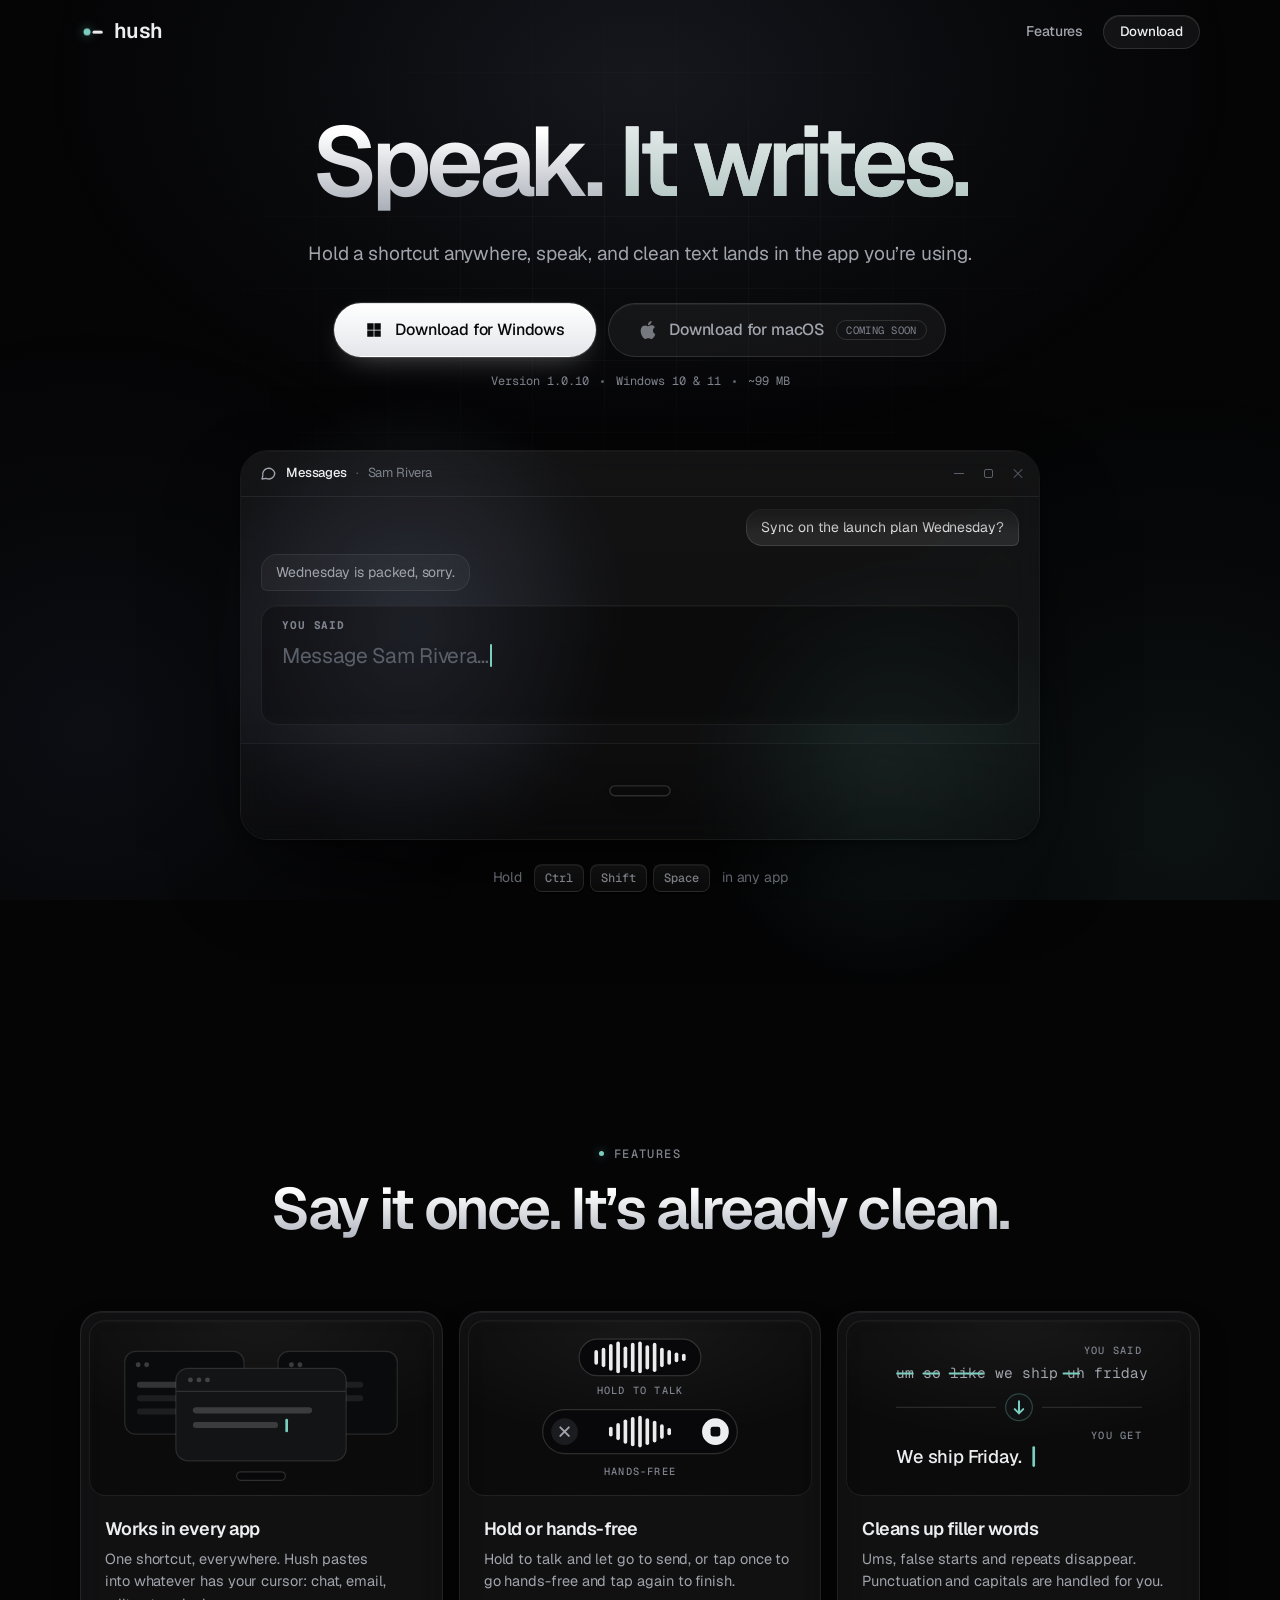
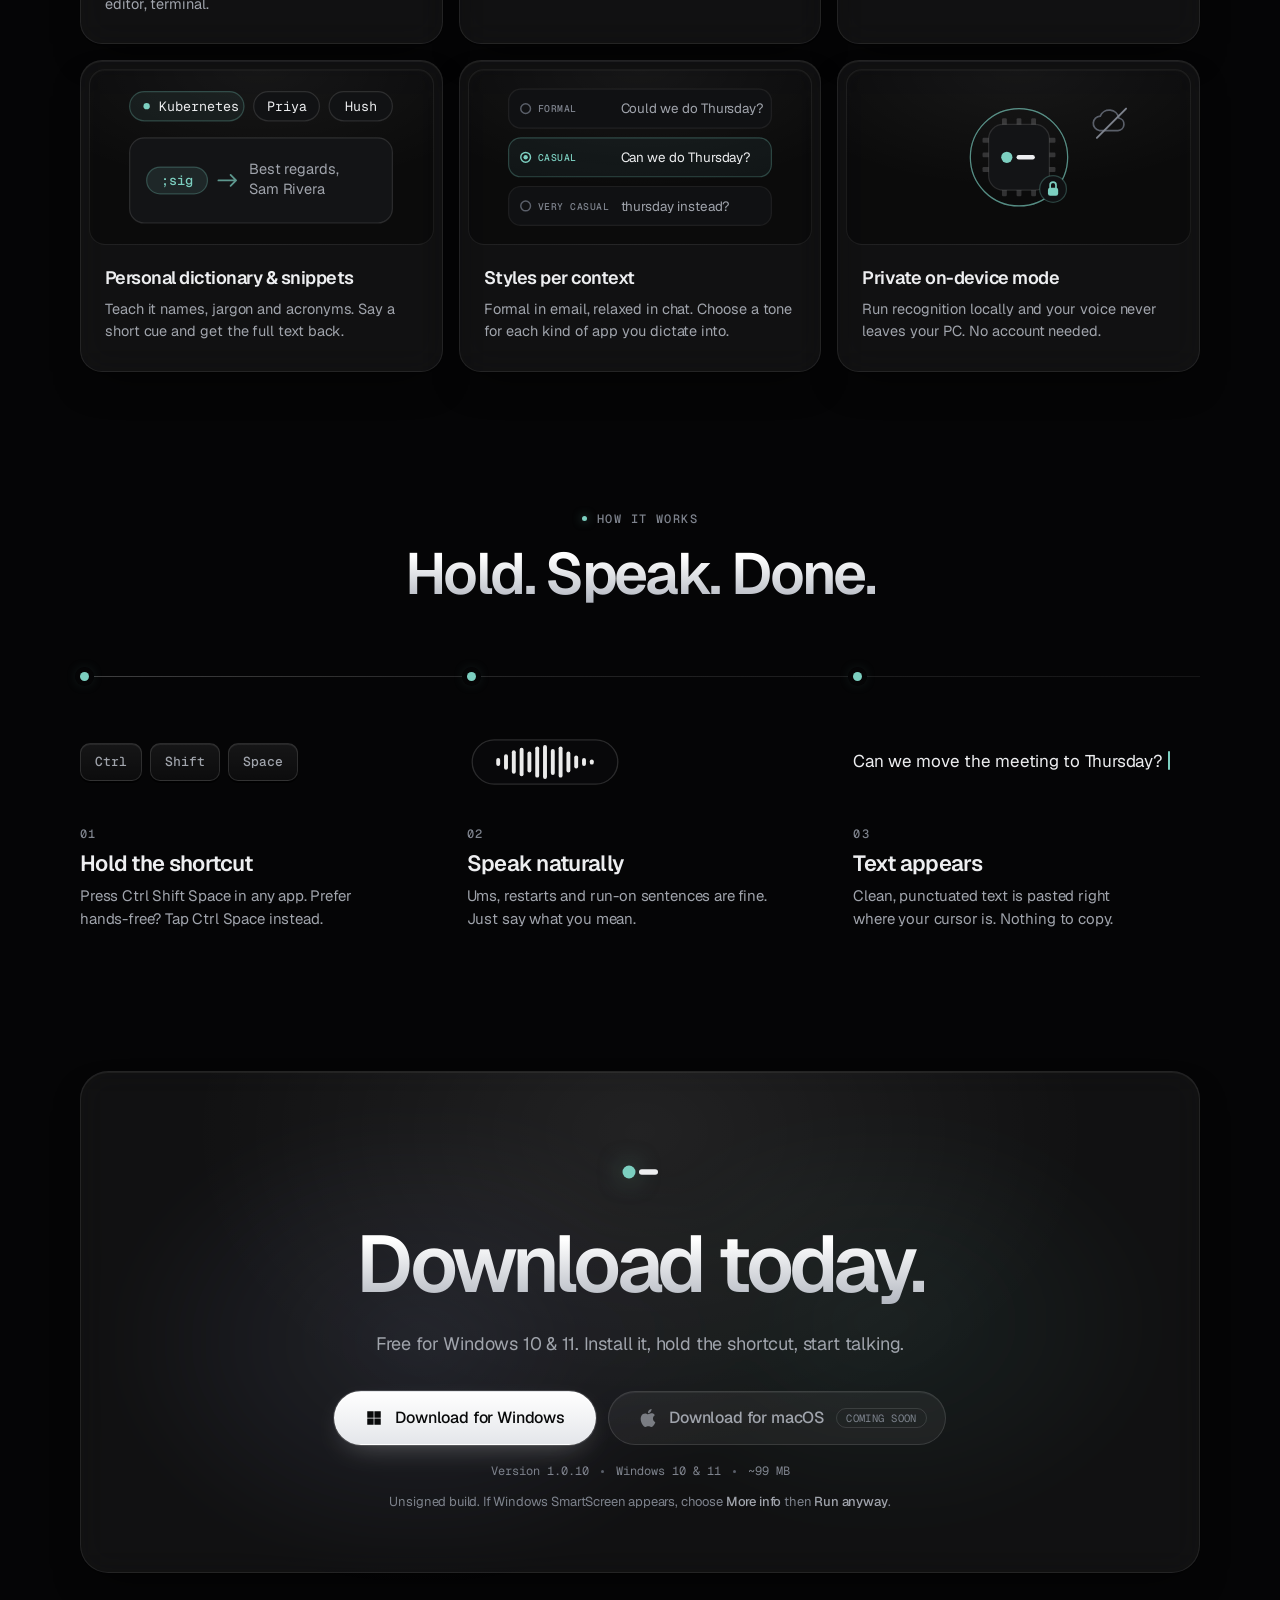
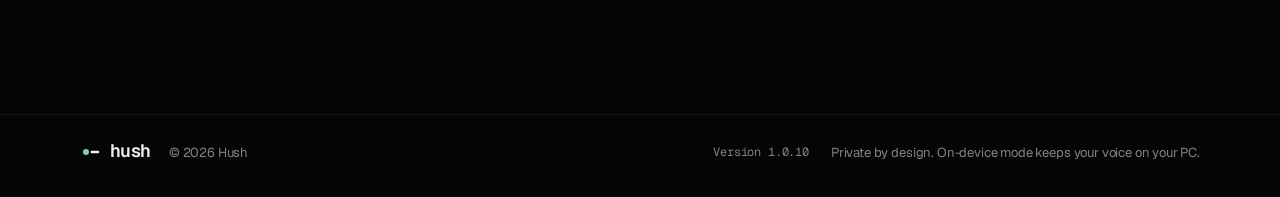
==== index.html @ 63664f76 "feat(web): show how to open the unsigned Mac build (hidden until a .dmg ships) Co-Authored-By: Claud" ====
<!doctype html>
<html lang="en" class="no-js">
<head>
  <meta charset="utf-8">
  <meta name="viewport" content="width=device-width, initial-scale=1">
  <title>Hush — Speak. It writes.</title>
  <meta name="description" content="Hush is voice dictation for Windows. Hold a shortcut in any app, speak, and clean text is pasted where your cursor is. Free for Windows 10 & 11.">
  <meta name="theme-color" content="#050506">
  <meta name="color-scheme" content="dark">

  <link rel="icon" href="assets/favicon.svg" type="image/svg+xml">
  <link rel="icon" href="assets/favicon.ico" sizes="any">
  <link rel="apple-touch-icon" href="assets/apple-touch-icon.png">

  <!-- Open Graph / social -->
  <meta property="og:type" content="website">
  <meta property="og:title" content="Hush — Speak. It writes.">
  <meta property="og:description" content="Hold a shortcut in any app, speak, and clean text is pasted where your cursor is.">
  <meta property="og:image" content="https://hush-web-alpha.vercel.app/assets/og-image.png">
  <meta name="twitter:card" content="summary_large_image">

  <!-- Fonts: Geist + Geist Mono, self-hosted (SIL OFL, see assets/fonts/OFL.txt). Declared in styles/tokens.css. -->
  <link rel="preload" href="assets/fonts/geist-latin.woff2" as="font" type="font/woff2" crossorigin>
  <link rel="preload" href="assets/fonts/geist-mono-latin.woff2" as="font" type="font/woff2" crossorigin>

  <!-- Tiny same-origin script (no inline JS, so the CSP can stay script-src 'self'): flips .no-js to .js before first paint -->
  <script src="boot.js"></script>

  <link rel="stylesheet" href="styles/tokens.css">
  <link rel="stylesheet" href="styles/base.css">
  <link rel="stylesheet" href="styles/nav.css">
  <link rel="stylesheet" href="styles/hero.css">
  <link rel="stylesheet" href="styles/demo.css">
  <link rel="stylesheet" href="styles/sections.css">

  <script src="demo.js" defer></script>
  <script src="app.js" defer></script>
</head>
<body>
<a class="skip" href="#main">Skip to content</a>

<!-- Fixed backdrop: three very dim, soft glows so the glass surfaces have something to refract -->
<div class="backdrop" aria-hidden="true"><i class="blob blob--a"></i><i class="blob blob--b"></i><i class="blob blob--c"></i></div>

<!-- NAV -->
<header class="nav" data-nav>
  <div class="wrap nav__inner">
    <div class="logo">
      <svg class="logo__mark" viewBox="0 0 24 24" aria-hidden="true"><circle class="logo__dot" cx="6.5" cy="12" r="3.25" fill="var(--accent)"/><rect class="logo__line" x="11.5" y="10.6" width="9.5" height="2.8" rx="1.4" fill="currentColor"/></svg>
      <span class="logo__word">hush</span>
    </div>
    <div class="nav__right">
      <a class="nav__link" href="#features">Features</a>
      <a class="btn btn--soft btn--sm" href="https://github.com/ShashankH1323/hush-web/releases/download/v1.0.10/Hush_1.0.10_x64-setup.exe" download data-download data-nav-dl>Download</a>
    </div>
  </div>
</header>

<main id="main">

<!-- HERO -->
<section class="hero" id="top">
  <div class="wrap hero__inner">
    <h1 class="hero__title rise rise--0"><span>Speak.</span> <span class="hero__accent">It writes.</span></h1>
    <p class="hero__sub rise rise--1">Hold a shortcut anywhere, speak, and clean text lands in the app you’re using.</p>

    <div class="hero__cta rise rise--2">
      <div class="btns">
        <a class="btn btn--primary btn--lg" href="https://github.com/ShashankH1323/hush-web/releases/download/v1.0.10/Hush_1.0.10_x64-setup.exe" download data-download data-download-win>
          <svg viewBox="0 0 24 24" width="18" height="18" fill="currentColor" aria-hidden="true"><path d="M3 3h8.5v8.5H3zM12.5 3H21v8.5h-8.5zM3 12.5h8.5V21H3zM12.5 12.5H21V21h-8.5z"/></svg>
          Download for Windows
        </a>
        <div class="btn-stack">
          <a class="btn btn--soft btn--lg" aria-disabled="true" data-download-mac>
            <svg viewBox="0 0 24 24" width="18" height="18" fill="currentColor" aria-hidden="true"><path d="M12.152 6.896c-.948 0-2.415-1.078-3.96-1.04-2.04.027-3.91 1.183-4.961 3.014-2.117 3.675-.546 9.103 1.519 12.09 1.013 1.454 2.208 3.09 3.792 3.039 1.52-.065 2.09-.987 3.935-.987 1.831 0 2.35.987 3.96.948 1.637-.026 2.676-1.48 3.676-2.948 1.156-1.688 1.636-3.325 1.662-3.415-.039-.013-3.182-1.221-3.22-4.857-.026-3.04 2.48-4.494 2.597-4.559-1.429-2.09-3.623-2.324-4.39-2.376-2-.156-3.675 1.09-4.61 1.09zM15.53 3.83c.843-1.012 1.4-2.427 1.245-3.83-1.207.052-2.662.805-3.532 1.818-.78.896-1.454 2.338-1.273 3.714 1.338.104 2.715-.688 3.559-1.701"/></svg>
            Download for macOS
            <span class="btn__tag" data-mac-tag>Coming soon</span>
          </a>
          <a class="btn__alt" data-download-mac-intel hidden>Intel Mac? Download here</a>
          <p class="btn__note" data-mac-note hidden>Not notarized yet: on first launch, open Hush, then go to System Settings &rarr; Privacy &amp; Security and click <b>Open Anyway</b>.</p>
        </div>
      </div>
      <p class="meta"><span data-version-text>Version 1.0.10</span><i class="meta__sep" aria-hidden="true"></i><span>Windows 10 &amp; 11</span><i class="meta__sep" aria-hidden="true"></i><span>~99 MB</span></p>
    </div>

    <!-- Hero demo: messy speech -> clean text, driven by demo.js. Static clean state is the no-JS / reduced-motion fallback. -->
    <div class="demo rise rise--3" data-demo>
      <div class="win" data-win aria-hidden="true">
        <div class="win__bar">
          <span class="win__app"><span class="win__glyph" data-glyph></span><span class="win__name" data-app>Messages</span><span class="win__sub" data-sub>Sam Rivera</span></span>
          <span class="win__ctrl" aria-hidden="true"><i class="win__c win__c--min"></i><i class="win__c win__c--max"></i><i class="win__c win__c--x"></i></span>
        </div>
        <div class="win__ctx" data-ctx>
          <div class="msg msg--out">Sync on the launch plan Wednesday?</div>
          <div class="msg msg--in">Wednesday is packed, sorry.</div>
        </div>
        <div class="field is-clean" data-field>
          <span class="field__cap" aria-hidden="true"><b class="cap cap--raw">You said</b><b class="cap cap--clean">Hush wrote</b></span>
          <p class="field__text" data-text><span class="tok is-on is-clean">Can</span><span class="tok is-on is-clean">we</span><span class="tok is-on is-clean">move</span><span class="tok is-on is-clean">the</span><span class="tok is-on is-clean">meeting</span><span class="tok is-on is-clean">to</span><span class="tok is-on is-clean">Thursday?</span><i class="caret"></i></p>
        </div>
        <div class="win__tray"><canvas class="bar" data-bar width="300" height="80"></canvas></div>
      </div>
      <p class="demo__hint">Hold
        <span class="keys"><kbd class="kbd" data-key>Ctrl</kbd><kbd class="kbd" data-key>Shift</kbd><kbd class="kbd" data-key>Space</kbd></span>
        in any app
      </p>
      <p class="sr-only">Example: saying “um so like can we move the uh meeting to thursday” pastes “Can we move the meeting to Thursday?” into the message field.</p>
    </div>
  </div>
</section>

<!-- FEATURES -->
<section class="section" id="features">
  <div class="wrap">
    <header class="section__head reveal">
      <p class="eyebrow">Features</p>
      <h2 class="h2">Say it once. It’s already clean.</h2>
    </header>

    <div class="grid">

      <article class="card reveal reveal--0">
        <div class="card__art">
          <svg class="ill" viewBox="0 0 240 132" aria-hidden="true">
            <rect class="i-panel i-panel--back" x="8" y="20" width="98" height="68" rx="9"/>
            <circle class="i-dot" cx="19" cy="31" r="2"/><circle class="i-dot" cx="26" cy="31" r="2"/>
            <rect class="i-ln" x="18" y="45" width="50" height="5" rx="2.5"/>
            <rect class="i-ln2" x="18" y="56" width="70" height="5" rx="2.5"/>
            <rect class="i-ln2" x="18" y="67" width="36" height="5" rx="2.5"/>
            <rect class="i-panel i-panel--back" x="134" y="20" width="98" height="68" rx="9"/>
            <circle class="i-dot" cx="145" cy="31" r="2"/><circle class="i-dot" cx="152" cy="31" r="2"/>
            <rect class="i-mint i-soft" x="144" y="45" width="16" height="5" rx="2.5"/><rect class="i-ln2" x="164" y="45" width="40" height="5" rx="2.5"/>
            <rect class="i-ln2" x="152" y="56" width="52" height="5" rx="2.5"/>
            <rect class="i-ln2" x="144" y="67" width="34" height="5" rx="2.5"/>
            <rect class="i-panel i-panel--front" x="50" y="34" width="140" height="76" rx="10"/>
            <path class="i-sep" d="M50.5 53h139"/>
            <circle class="i-dot" cx="62" cy="43.5" r="2"/><circle class="i-dot" cx="69" cy="43.5" r="2"/><circle class="i-dot" cx="76" cy="43.5" r="2"/>
            <rect class="i-ln" x="64" y="66" width="98" height="5" rx="2.5"/>
            <rect class="i-ln" x="64" y="78" width="70" height="5" rx="2.5"/>
            <rect class="i-mint i-caret" x="140" y="75.5" width="2.2" height="11" rx="1.1"/>
            <rect class="i-pill" x="100" y="119" width="40" height="7" rx="3.5"/>
          </svg>
        </div>
        <h3 class="card__title">Works in every app</h3>
        <p class="card__text">One shortcut, everywhere. Hush pastes into whatever has your cursor: chat, email, editor, terminal.</p>
      </article>

      <article class="card reveal reveal--1">
        <div class="card__art">
          <svg class="ill" viewBox="0 0 240 132" aria-hidden="true">
            <rect class="i-pill" x="70" y="10" width="100" height="30" rx="15"/>
            <g class="i-bars">
              <rect class="n0" x="82.5" y="19" width="3" height="12" rx="1.5"/>
              <rect class="n1" x="88.5" y="17" width="3" height="16" rx="1.5"/>
              <rect class="n2" x="94.5" y="14" width="3" height="22" rx="1.5"/>
              <rect class="n3" x="100.5" y="12" width="3" height="26" rx="1.5"/>
              <rect class="n4" x="106.5" y="16" width="3" height="18" rx="1.5"/>
              <rect class="n5" x="112.5" y="13" width="3" height="24" rx="1.5"/>
              <rect class="n6" x="118.5" y="12" width="3" height="26" rx="1.5"/>
              <rect class="n7" x="124.5" y="15" width="3" height="20" rx="1.5"/>
              <rect class="n8" x="130.5" y="13" width="3" height="24" rx="1.5"/>
              <rect class="n9" x="136.5" y="17" width="3" height="16" rx="1.5"/>
              <rect class="n10" x="142.5" y="19" width="3" height="12" rx="1.5"/>
              <rect class="n11" x="148.5" y="21" width="3" height="8" rx="1.5"/>
              <rect class="n12" x="154.5" y="22" width="3" height="6" rx="1.5"/>
            </g>
            <text class="i-label" x="120" y="55" text-anchor="middle">HOLD TO TALK</text>

            <rect class="i-pill" x="40" y="68" width="160" height="36" rx="18"/>
            <circle cx="58" cy="86" r="11" fill="#1B1C1F"/>
            <path d="M54.5 82.5l7 7M61.5 82.5l-7 7" stroke="#A0A4AC" stroke-width="1.6" stroke-linecap="round"/>
            <g class="i-bars i-bars--hf">
              <rect class="n1" x="94.5" y="82" width="3" height="8" rx="1.5"/>
              <rect class="n3" x="100.5" y="79" width="3" height="14" rx="1.5"/>
              <rect class="n5" x="106.5" y="76" width="3" height="20" rx="1.5"/>
              <rect class="n2" x="112.5" y="74" width="3" height="24" rx="1.5"/>
              <rect class="n6" x="118.5" y="73" width="3" height="26" rx="1.5"/>
              <rect class="n4" x="124.5" y="75" width="3" height="22" rx="1.5"/>
              <rect class="n0" x="130.5" y="77" width="3" height="18" rx="1.5"/>
              <rect class="n7" x="136.5" y="80" width="3" height="12" rx="1.5"/>
              <rect class="n3" x="142.5" y="83" width="3" height="6" rx="1.5"/>
            </g>
            <circle cx="182" cy="86" r="11" fill="#EDEEF0"/>
            <rect x="178" y="82" width="8" height="8" rx="2" fill="#0A0A0B"/>
            <text class="i-label" x="120" y="122" text-anchor="middle">HANDS-FREE</text>
          </svg>
        </div>
        <h3 class="card__title">Hold or hands-free</h3>
        <p class="card__text">Hold to talk and let go to send, or tap once to go hands-free and tap again to finish.</p>
      </article>

      <article class="card reveal reveal--2">
        <div class="card__art">
          <svg class="ill ill--filler" viewBox="0 0 240 132" aria-hidden="true">
            <text class="i-label" x="221" y="22" text-anchor="end">YOU SAID</text>
            <g class="i-mono">
              <text x="19" y="42" class="i-raw">um so like we ship uh friday</text>
            </g>
            <rect class="i-strike n0" x="19" y="37.4" width="14.4" height="1.6" rx=".8"/>
            <rect class="i-strike n1" x="40.6" y="37.4" width="14.4" height="1.6" rx=".8"/>
            <rect class="i-strike n2" x="62.2" y="37.4" width="28.8" height="1.6" rx=".8"/>
            <rect class="i-strike n3" x="155.8" y="37.4" width="14.4" height="1.6" rx=".8"/>
            <path class="i-sep" d="M19 66h82M139 66h82"/>
            <circle cx="120" cy="66" r="11" class="i-node"/>
            <path d="M120 61v10M116.5 67.5l3.5 3.5 3.5-3.5" fill="none" stroke="var(--accent)" stroke-width="1.6" stroke-linecap="round" stroke-linejoin="round"/>
            <text class="i-label" x="221" y="92" text-anchor="end">YOU GET</text>
            <text class="i-clean" x="19" y="112">We ship Friday.</text>
            <rect class="i-mint i-caret" x="131" y="98" width="2.2" height="17" rx="1.1"/>
          </svg>
        </div>
        <h3 class="card__title">Cleans up filler words</h3>
        <p class="card__text">Ums, false starts and repeats disappear. Punctuation and capitals are handled for you.</p>
      </article>

      <article class="card reveal reveal--0">
        <div class="card__art">
          <svg class="ill" viewBox="0 0 240 132" aria-hidden="true">
            <rect class="i-chip i-chip--auto" x="12" y="12" width="94" height="24" rx="12"/>
            <circle class="i-mint" cx="26" cy="24" r="2.6"/>
            <text class="i-mono i-chip-t" x="36" y="28">Kubernetes</text>
            <rect class="i-chip" x="114" y="12" width="54" height="24" rx="12"/>
            <text class="i-mono i-chip-t" x="141" y="28" text-anchor="middle">Priya</text>
            <rect class="i-chip" x="176" y="12" width="52" height="24" rx="12"/>
            <text class="i-mono i-chip-t" x="202" y="28" text-anchor="middle">Hush</text>

            <rect class="i-panel i-panel--front" x="12" y="50" width="216" height="70" rx="12"/>
            <rect class="i-cue" x="26" y="74" width="50" height="22" rx="11"/>
            <text class="i-mono i-cue-t" x="51" y="89" text-anchor="middle">;sig</text>
            <path d="M85 85h14M95 80.5l4.5 4.5-4.5 4.5" fill="none" stroke="var(--accent)" stroke-opacity=".7" stroke-width="1.5" stroke-linecap="round" stroke-linejoin="round"/>
            <text class="i-body" x="110" y="80">Best regards,</text>
            <text class="i-body" x="110" y="96">Sam Rivera</text>
          </svg>
        </div>
        <h3 class="card__title">Personal dictionary &amp; snippets</h3>
        <p class="card__text">Teach it names, jargon and acronyms. Say a short cue and get the full text back.</p>
      </article>

      <article class="card reveal reveal--1">
        <div class="card__art">
          <svg class="ill" viewBox="0 0 240 132" aria-hidden="true">
            <rect class="i-row" x="12" y="10" width="216" height="32" rx="10"/>
            <circle class="i-radio" cx="26" cy="26" r="4"/>
            <text class="i-label i-label--l" x="36" y="29">FORMAL</text>
            <text class="i-body i-body--s" x="104" y="30">Could we do Thursday?</text>

            <rect class="i-row i-row--on" x="12" y="50" width="216" height="32" rx="10"/>
            <circle class="i-radio i-radio--on" cx="26" cy="66" r="4"/><circle class="i-mint" cx="26" cy="66" r="1.8"/>
            <text class="i-label i-label--l i-label--on" x="36" y="69">CASUAL</text>
            <text class="i-body i-body--s i-body--on" x="104" y="70">Can we do Thursday?</text>

            <rect class="i-row" x="12" y="90" width="216" height="32" rx="10"/>
            <circle class="i-radio" cx="26" cy="106" r="4"/>
            <text class="i-label i-label--l" x="36" y="109">VERY CASUAL</text>
            <text class="i-body i-body--s" x="104" y="110">thursday instead?</text>
          </svg>
        </div>
        <h3 class="card__title">Styles per context</h3>
        <p class="card__text">Formal in email, relaxed in chat. Choose a tone for each kind of app you dictate into.</p>
      </article>

      <article class="card reveal reveal--2">
        <div class="card__art">
          <svg class="ill ill--private" viewBox="0 0 240 132" aria-hidden="true">
            <circle class="i-ring i-ring--1" cx="120" cy="66" r="40"/>
            <circle class="i-ring i-ring--2" cx="120" cy="66" r="40"/>
            <g class="i-pins">
              <rect x="106" y="34" width="4" height="6" rx="1"/><rect x="118" y="34" width="4" height="6" rx="1"/><rect x="130" y="34" width="4" height="6" rx="1"/>
              <rect x="106" y="92" width="4" height="6" rx="1"/><rect x="118" y="92" width="4" height="6" rx="1"/><rect x="130" y="92" width="4" height="6" rx="1"/>
              <rect x="90" y="50" width="6" height="4" rx="1"/><rect x="90" y="62" width="6" height="4" rx="1"/><rect x="90" y="74" width="6" height="4" rx="1"/>
              <rect x="144" y="50" width="6" height="4" rx="1"/><rect x="144" y="62" width="6" height="4" rx="1"/><rect x="144" y="74" width="6" height="4" rx="1"/>
            </g>
            <rect class="i-panel i-panel--front" x="95" y="39" width="50" height="54" rx="12"/>
            <circle class="i-mint" cx="110" cy="66" r="4.6"/>
            <rect x="118" y="64.2" width="15" height="3.6" rx="1.8" fill="#EDEEF0"/>
            <circle cx="148" cy="92" r="11" class="i-node"/>
            <rect x="143.8" y="91" width="8.4" height="6.6" rx="1.8" fill="var(--accent)"/>
            <path d="M145.6 91v-2.2a2.4 2.4 0 0 1 4.8 0V91" fill="none" stroke="var(--accent)" stroke-width="1.4" stroke-linecap="round"/>
            <g class="i-cloud">
              <path d="M186 44a6 6 0 0 1 .8-11.9 8 8 0 0 1 15.2 1.6 5.2 5.2 0 0 1-.6 10.3z"/>
              <path d="M184 50l24-24" class="i-cloud-x"/>
            </g>
          </svg>
        </div>
        <h3 class="card__title">Private on-device mode</h3>
        <p class="card__text">Run recognition locally and your voice never leaves your PC. No account needed.</p>
      </article>

    </div>
  </div>
</section>

<!-- HOW IT WORKS -->
<section class="section section--how" id="how">
  <div class="wrap">
    <header class="section__head reveal">
      <p class="eyebrow">How it works</p>
      <h2 class="h2">Hold. Speak. Done.</h2>
    </header>

    <ol class="steps reveal">
      <li class="step">
        <div class="step__viz step__viz--keys" aria-hidden="true">
          <span class="keys keys--anim"><kbd class="kbd">Ctrl</kbd><kbd class="kbd">Shift</kbd><kbd class="kbd">Space</kbd></span>
        </div>
        <p class="step__n">01</p>
        <h3 class="step__title">Hold the shortcut</h3>
        <p class="step__text">Press Ctrl Shift Space in any app. Prefer hands-free? Tap Ctrl Space instead.</p>
      </li>
      <li class="step">
        <div class="step__viz" aria-hidden="true">
          <svg class="mini-pill" viewBox="0 0 120 40">
            <rect class="i-pill" x="4" y="3" width="112" height="34" rx="17"/>
            <g class="i-bars">
              <rect class="n0" x="22.5" y="17" width="3" height="6" rx="1.5"/><rect class="n1" x="28.5" y="14" width="3" height="12" rx="1.5"/>
              <rect class="n2" x="34.5" y="11" width="3" height="18" rx="1.5"/><rect class="n3" x="40.5" y="9" width="3" height="22" rx="1.5"/>
              <rect class="n4" x="46.5" y="12" width="3" height="16" rx="1.5"/><rect class="n5" x="52.5" y="8" width="3" height="24" rx="1.5"/>
              <rect class="n6" x="58.5" y="7" width="3" height="26" rx="1.5"/><rect class="n7" x="64.5" y="10" width="3" height="20" rx="1.5"/>
              <rect class="n8" x="70.5" y="8" width="3" height="24" rx="1.5"/><rect class="n9" x="76.5" y="12" width="3" height="16" rx="1.5"/>
              <rect class="n10" x="82.5" y="15" width="3" height="10" rx="1.5"/><rect class="n11" x="88.5" y="17" width="3" height="6" rx="1.5"/>
              <rect class="n12" x="94.5" y="18" width="3" height="4" rx="1.5"/>
            </g>
          </svg>
        </div>
        <p class="step__n">02</p>
        <h3 class="step__title">Speak naturally</h3>
        <p class="step__text">Ums, restarts and run-on sentences are fine. Just say what you mean.</p>
      </li>
      <li class="step">
        <div class="step__viz" aria-hidden="true">
          <p class="typed"><span class="typed__w w0">Can</span><span class="typed__w w1">we</span><span class="typed__w w2">move</span><span class="typed__w w3">the</span><span class="typed__w w4">meeting</span><span class="typed__w w5">to</span><span class="typed__w w6">Thursday?</span><i class="caret"></i></p>
        </div>
        <p class="step__n">03</p>
        <h3 class="step__title">Text appears</h3>
        <p class="step__text">Clean, punctuated text is pasted right where your cursor is. Nothing to copy.</p>
      </li>
    </ol>
  </div>
</section>

<!-- FINAL CTA -->
<section class="cta" id="download">
  <div class="wrap">
    <div class="cta__panel reveal">
      <svg class="cta__mark" viewBox="0 0 24 24" aria-hidden="true"><circle cx="6.5" cy="12" r="3.25" fill="var(--accent)"/><rect x="11.5" y="10.6" width="9.5" height="2.8" rx="1.4" fill="currentColor"/></svg>
      <h2 class="h2 cta__title">Download today.</h2>
      <p class="cta__sub">Free for Windows 10 &amp; 11. Install it, hold the shortcut, start talking.</p>
      <div class="btns">
        <a class="btn btn--primary btn--lg" href="https://github.com/ShashankH1323/hush-web/releases/download/v1.0.10/Hush_1.0.10_x64-setup.exe" download data-download data-download-win>
          <svg viewBox="0 0 24 24" width="18" height="18" fill="currentColor" aria-hidden="true"><path d="M3 3h8.5v8.5H3zM12.5 3H21v8.5h-8.5zM3 12.5h8.5V21H3zM12.5 12.5H21V21h-8.5z"/></svg>
          Download for Windows
        </a>
        <div class="btn-stack">
          <a class="btn btn--soft btn--lg" aria-disabled="true" data-download-mac>
            <svg viewBox="0 0 24 24" width="18" height="18" fill="currentColor" aria-hidden="true"><path d="M12.152 6.896c-.948 0-2.415-1.078-3.96-1.04-2.04.027-3.91 1.183-4.961 3.014-2.117 3.675-.546 9.103 1.519 12.09 1.013 1.454 2.208 3.09 3.792 3.039 1.52-.065 2.09-.987 3.935-.987 1.831 0 2.35.987 3.96.948 1.637-.026 2.676-1.48 3.676-2.948 1.156-1.688 1.636-3.325 1.662-3.415-.039-.013-3.182-1.221-3.22-4.857-.026-3.04 2.48-4.494 2.597-4.559-1.429-2.09-3.623-2.324-4.39-2.376-2-.156-3.675 1.09-4.61 1.09zM15.53 3.83c.843-1.012 1.4-2.427 1.245-3.83-1.207.052-2.662.805-3.532 1.818-.78.896-1.454 2.338-1.273 3.714 1.338.104 2.715-.688 3.559-1.701"/></svg>
            Download for macOS
            <span class="btn__tag" data-mac-tag>Coming soon</span>
          </a>
          <a class="btn__alt" data-download-mac-intel hidden>Intel Mac? Download here</a>
          <p class="btn__note" data-mac-note hidden>Not notarized yet: on first launch, open Hush, then go to System Settings &rarr; Privacy &amp; Security and click <b>Open Anyway</b>.</p>
        </div>
      </div>
      <p class="meta"><span data-version-text>Version 1.0.10</span><i class="meta__sep" aria-hidden="true"></i><span>Windows 10 &amp; 11</span><i class="meta__sep" aria-hidden="true"></i><span>~99 MB</span></p>
      <p class="cta__note">Unsigned build. If Windows SmartScreen appears, choose <b>More info</b> then <b>Run anyway</b>.</p>
    </div>
  </div>
</section>

</main>

<footer class="footer">
  <div class="wrap footer__inner">
    <div class="footer__l">
      <div class="logo logo--sm">
        <svg class="logo__mark" viewBox="0 0 24 24" aria-hidden="true"><circle cx="6.5" cy="12" r="3.25" fill="var(--accent)"/><rect x="11.5" y="10.6" width="9.5" height="2.8" rx="1.4" fill="currentColor"/></svg>
        <span class="logo__word">hush</span>
      </div>
      <span class="footer__copy">© <span data-year>2026</span> Hush</span>
    </div>
    <p class="footer__r"><span class="footer__ver" data-version-text>Version 1.0.10</span><span class="footer__priv">Private by design. On-device mode keeps your voice on your PC.</span></p>
  </div>
</footer>

</body>
</html>
---- styles/tokens.css ----
/* tokens.css — Hush site design tokens.
   True-black base, cool neutral greys, ONE quiet mint accent used only for small highlights (logo dot, focus, caret, glows),
   and very light glass (about 5% white + 16px blur + hairline) for windows and cards. No cream, no beige, no warm off-white. */

/* Self-hosted Geist + Geist Mono (SIL OFL 1.1, see assets/fonts/OFL.txt). Latin subset, variable weight. */
@font-face {
  font-family: "Geist"; font-style: normal; font-weight: 100 900; font-display: swap;
  src: url("../assets/fonts/geist-latin.woff2") format("woff2");
  unicode-range: U+0000-00FF, U+0131, U+0152-0153, U+02BB-02BC, U+02C6, U+02DA, U+02DC, U+0304, U+0308, U+0329, U+2000-206F, U+20AC, U+2122, U+2191, U+2193, U+2212, U+2215, U+FEFF, U+FFFD;
}
@font-face {
  font-family: "Geist Mono"; font-style: normal; font-weight: 100 900; font-display: swap;
  src: url("../assets/fonts/geist-mono-latin.woff2") format("woff2");
  unicode-range: U+0000-00FF, U+0131, U+0152-0153, U+02BB-02BC, U+02C6, U+02DA, U+02DC, U+0304, U+0308, U+0329, U+2000-206F, U+20AC, U+2122, U+2191, U+2193, U+2212, U+2215, U+FEFF, U+FFFD;
}

:root {
  color-scheme: dark;

  /* Surfaces */
  --bg: #050506;
  --bg-2: #0A0A0B;

  /* Glass: ~5% white fill, hairline border, faint inset top highlight. The blur lives on a background layer,
     never on an ancestor of the demo canvas. */
  --glass: rgba(255, 255, 255, .05);
  --glass-border: rgba(255, 255, 255, .08);
  --glass-hi: inset 0 1px 0 rgba(255, 255, 255, .06);
  --glass-blur: blur(16px) saturate(1.2);

  /* Hairlines */
  --border: rgba(255, 255, 255, .07);
  --border-strong: rgba(255, 255, 255, .12);

  /* Text (cool neutrals). --text-3 clears AA on the black base; --text-4 is decorative only. */
  --text: #EDEEF0;
  --text-2: #A0A4AC;
  --text-3: #7E838D;
  --text-4: #5A5F69;

  /* The one accent: a soft, slightly desaturated mint. */
  --accent: #7CCFC0;
  --accent-rgb: 124, 207, 192;
  --accent-soft: rgba(124, 207, 192, .10);
  --accent-line: rgba(124, 207, 192, .28);

  /* Shadows */
  --shadow-1: 0 1px 2px rgba(0, 0, 0, .4), 0 18px 40px -18px rgba(0, 0, 0, .7);
  --shadow-pop: 0 18px 50px rgba(0, 0, 0, .6);

  /* Radii */
  --r-xs: 6px; --r-sm: 8px; --r-md: 12px; --r-lg: 16px; --r-xl: 22px; --r-2xl: 28px; --r-full: 999px;

  /* Motion */
  --ease-out: cubic-bezier(.22, 1, .36, 1);
  --ease-in-out: cubic-bezier(.65, 0, .35, 1);
  --dur-1: 120ms; --dur-2: 180ms; --dur-3: 260ms; --dur-4: 420ms;

  /* Type */
  --font-sans: "Geist", ui-sans-serif, system-ui, -apple-system, "Segoe UI Variable", "Segoe UI", Roboto, sans-serif;
  --font-mono: "Geist Mono", ui-monospace, "Cascadia Code", "SF Mono", Menlo, Consolas, monospace;

  /* Layout */
  --wrap: 1120px;
  --gutter: 24px;
  --nav-h: 64px;
  --sect: clamp(88px, 11vw, 148px);
}
@media (max-width: 640px) {
  :root { --gutter: 16px; --nav-h: 60px; }
}
---- styles/base.css ----
/* base.css — reset, layout primitives, buttons, keycaps, reveal, backdrop */
*, *::before, *::after { box-sizing: border-box; }
html { -webkit-text-size-adjust: 100%; text-size-adjust: 100%; background: var(--bg); }
@media (prefers-reduced-motion: no-preference) { html { scroll-behavior: smooth; } }
body {
  margin: 0;
  min-height: 100vh;
  background: var(--bg);
  color: var(--text);
  font: 400 16px/1.5 var(--font-sans);
  letter-spacing: -.01em;
  -webkit-font-smoothing: antialiased;
  -moz-osx-font-smoothing: grayscale;
  text-rendering: optimizeLegibility;
  overflow-x: clip;
  isolation: isolate;
}
h1, h2, h3, p, ol, ul, figure { margin: 0; padding: 0; }
ol, ul { list-style: none; }
img, svg, canvas { display: block; max-width: 100%; }
a { color: inherit; text-decoration: none; }
button { font: inherit; color: inherit; background: none; border: 0; padding: 0; cursor: pointer; }
[hidden] { display: none !important; }
::selection { background: rgba(var(--accent-rgb), .24); color: #fff; }

/* Focus ring: the accent, on outline (not box-shadow) so it can never be overridden by a component's own shadow. */
:focus { outline: none; }
:focus-visible { outline: 2px solid var(--accent); outline-offset: 3px; border-radius: var(--r-sm); }

.wrap { width: min(100% - var(--gutter) * 2, var(--wrap)); margin-inline: auto; }
.sr-only { position: absolute; width: 1px; height: 1px; margin: -1px; padding: 0; overflow: hidden; clip: rect(0 0 0 0); white-space: nowrap; border: 0; }
.skip { position: fixed; left: 12px; top: -60px; z-index: 100; padding: 10px 16px; border-radius: var(--r-full); background: var(--text); color: var(--bg); font-weight: 500; font-size: 14px; transition: transform var(--dur-3) var(--ease-out); }
.skip:focus-visible { transform: translateY(72px); }

/* ---------- Backdrop: a few very dim, very soft glows so the glass surfaces have something to refract ---------- */
.backdrop { position: fixed; inset: 0; z-index: -1; overflow: hidden; pointer-events: none; }
.blob { position: absolute; border-radius: 50%; will-change: transform; }
.blob--a { /* cool slate, top centre: sits behind the headline and demo */
  width: 1200px; height: 760px; left: 50%; top: -300px; margin-left: -600px;
  background: radial-gradient(closest-side, rgba(146, 160, 200, .12), rgba(146, 160, 200, .04) 58%, transparent);
  animation: drift-a 44s ease-in-out infinite alternate;
}
.blob--b { /* the accent, barely there, lower right */
  width: 880px; height: 880px; right: -340px; bottom: -360px;
  background: radial-gradient(closest-side, rgba(var(--accent-rgb), .065), rgba(var(--accent-rgb), .02) 58%, transparent);
  animation: drift-b 52s ease-in-out infinite alternate;
}
.blob--c { /* cool slate, lower left */
  width: 820px; height: 820px; left: -320px; bottom: -240px;
  background: radial-gradient(closest-side, rgba(120, 134, 190, .075), rgba(120, 134, 190, .025) 58%, transparent);
  animation: drift-c 60s ease-in-out infinite alternate;
}
@keyframes drift-a { to { transform: translate3d(90px, 50px, 0); } }
@keyframes drift-b { to { transform: translate3d(-100px, -60px, 0); } }
@keyframes drift-c { to { transform: translate3d(110px, -50px, 0); } }

/* ---------- Typography ---------- */
.eyebrow { display: inline-flex; align-items: center; gap: 10px; font: 500 12px/1 var(--font-mono); letter-spacing: .12em; text-transform: uppercase; color: var(--text-3); }
.eyebrow::before { content: ""; width: 5px; height: 5px; border-radius: 50%; background: var(--accent); box-shadow: 0 0 10px rgba(var(--accent-rgb), .55); }
.h2 {
  font-weight: 600; font-size: clamp(34px, 5vw, 58px); line-height: 1.06; letter-spacing: -.045em; text-wrap: balance; padding-bottom: .06em;
  background: linear-gradient(180deg, #FFFFFF 20%, #A9AEB8 100%); -webkit-background-clip: text; background-clip: text; color: transparent;
}
.meta { display: flex; flex-wrap: wrap; align-items: center; justify-content: center; gap: 6px 0; font: 400 12px/1.4 var(--font-mono); letter-spacing: 0; color: var(--text-3); font-variant-numeric: tabular-nums; }
.meta__sep { display: inline-block; width: 3px; height: 3px; margin: 0 12px; border-radius: 50%; background: var(--text-4); }

/* ---------- Buttons (capsule, like the Hush bar) ---------- */
.btn {
  position: relative; display: inline-flex; align-items: center; justify-content: center; gap: 10px;
  height: 44px; padding: 0 22px; border-radius: var(--r-full);
  font: 500 15px/1 var(--font-sans); letter-spacing: -.01em; white-space: nowrap;
  border: 1px solid transparent;
  transition: transform var(--dur-1) var(--ease-out), background-color var(--dur-2), color var(--dur-2), border-color var(--dur-2), box-shadow var(--dur-3) var(--ease-out);
  -webkit-tap-highlight-color: transparent;
}
.btn:active { transform: scale(.975); }
.btn:focus-visible { border-radius: var(--r-full); outline-offset: 4px; }
.btn--lg { height: 54px; padding: 0 30px; font-size: 16px; gap: 12px; }
.btn--sm { height: 34px; padding: 0 16px; font-size: 13.5px; }
/* Primary: white on black. Quiet, high-contrast, no colour. */
.btn--primary {
  background: linear-gradient(180deg, #FFFFFF, #E4E6EA); color: #08090A;
  box-shadow: inset 0 1px 0 rgba(255, 255, 255, .9), 0 0 0 1px rgba(255, 255, 255, .14), 0 10px 30px -12px rgba(255, 255, 255, .35);
}
.btn--primary:hover { background: linear-gradient(180deg, #FFFFFF, #EEF0F2); box-shadow: inset 0 1px 0 #fff, 0 0 0 1px rgba(255, 255, 255, .2), 0 12px 38px -10px rgba(255, 255, 255, .45); }
/* Soft: glass capsule for the nav. */
.btn--soft { background: var(--glass); color: var(--text); border-color: var(--border-strong); box-shadow: var(--glass-hi); }
.btn--soft:hover { background: rgba(255, 255, 255, .1); border-color: rgba(255, 255, 255, .2); }
/* Download button pair (Windows + macOS). Stacks on narrow screens. */
.btns { display: flex; flex-wrap: wrap; align-items: center; justify-content: center; gap: 12px; }
.btn-stack { display: flex; flex-direction: column; align-items: center; gap: 8px; }
.btn__alt { font: 400 12.5px/1.4 var(--font-mono); color: var(--text-3); text-decoration: underline; text-underline-offset: 3px; }
.btn__alt:hover { color: var(--text); }
.btn__alt[hidden] { display: none; }
.btn__note { margin: 2px 0 0; max-width: 34ch; font: 400 12px/1.45 var(--font-mono); color: var(--text-3); text-align: center; }
.btn__note[hidden] { display: none; }
/* macOS "Coming soon": same glass capsule, muted; no href, so it can never link to a 404. JS removes aria-disabled once a Mac asset exists. */
.btn[aria-disabled="true"] { color: var(--text-2); cursor: not-allowed; }
.btn[aria-disabled="true"] > svg { opacity: .7; }
.btn[aria-disabled="true"]:hover { background: var(--glass); border-color: var(--border-strong); }
.btn[aria-disabled="true"]:active { transform: none; }
.btn__tag { margin-right: -12px; padding: 4px 9px; border: 1px solid var(--border-strong); border-radius: var(--r-full); font: 400 10.5px/1 var(--font-mono); letter-spacing: .04em; text-transform: uppercase; color: var(--text-3); }
.btn--sm .btn__tag { display: none; }

/* ---------- Keycaps ---------- */
.keys { display: inline-flex; gap: 6px; vertical-align: middle; }
.kbd {
  display: inline-flex; align-items: center; justify-content: center; min-width: 30px; height: 28px; padding: 0 10px;
  border-radius: 8px; font: 500 12px/1 var(--font-mono); letter-spacing: 0; color: var(--text-2);
  background: linear-gradient(rgba(255, 255, 255, .07), rgba(255, 255, 255, .03)); border: 1px solid var(--border-strong);
  box-shadow: 0 2px 0 rgba(0, 0, 0, .7), inset 0 1px 0 rgba(255, 255, 255, .07);
  transition: transform var(--dur-1) var(--ease-out), color var(--dur-1), border-color var(--dur-1), box-shadow var(--dur-2);
}
.kbd.is-down { transform: translateY(2px); color: var(--text); border-color: rgba(var(--accent-rgb), .5); box-shadow: 0 0 0 rgba(0, 0, 0, 0), 0 0 16px rgba(var(--accent-rgb), .14), inset 0 1px 0 rgba(255, 255, 255, .05); }

/* ---------- Reveal on scroll (IntersectionObserver adds .is-in) ---------- */
.js .reveal { opacity: 0; translate: 0 18px; transition: opacity .8s var(--ease-out) var(--d, 0ms), translate .8s var(--ease-out) var(--d, 0ms); }
.js .reveal.is-in { opacity: 1; translate: 0 0; }
.reveal--0 { --d: 0ms; } .reveal--1 { --d: 70ms; } .reveal--2 { --d: 140ms; }

/* Hero entrance (CSS-only, staggered). Fill is `backwards` only, so once it ends nothing keeps the element in an
   opacity/transform effect: that keeps the glass demo window able to see the page backdrop through its blur. */
.rise { animation: rise .9s var(--ease-out) backwards; animation-delay: calc(var(--i, 0) * 90ms + 120ms); }
.rise--0 { --i: 0; } .rise--1 { --i: 1; } .rise--2 { --i: 2; } .rise--3 { --i: 3; }
@keyframes rise { from { opacity: 0; translate: 0 16px; } to { opacity: 1; translate: 0 0; } }

/* Index helpers for staggered SVG / word animations (replace inline style="--n:.." so the CSP can forbid inline styles) */
.n0 { --n: 0; } .n1 { --n: 1; } .n2 { --n: 2; } .n3 { --n: 3; } .n4 { --n: 4; } .n5 { --n: 5; } .n6 { --n: 6; }
.n7 { --n: 7; } .n8 { --n: 8; } .n9 { --n: 9; } .n10 { --n: 10; } .n11 { --n: 11; } .n12 { --n: 12; }
.w0 { --w: 0; } .w1 { --w: 1; } .w2 { --w: 2; } .w3 { --w: 3; } .w4 { --w: 4; } .w5 { --w: 5; } .w6 { --w: 6; }

/* ---------- Download toast ---------- */
.toast {
  position: fixed; left: 50%; bottom: 28px; z-index: 60; display: inline-flex; align-items: center; gap: 10px;
  padding: 12px 18px 12px 14px; border-radius: var(--r-full); font: 500 14px/1 var(--font-sans);
  background: rgba(20, 21, 24, .72); border: 1px solid var(--glass-border);
  box-shadow: var(--glass-hi), var(--shadow-pop);
  -webkit-backdrop-filter: var(--glass-blur); backdrop-filter: var(--glass-blur);
  opacity: 0; transform: translate(-50%, 12px); pointer-events: none;
  transition: opacity .25s var(--ease-out), transform .25s var(--ease-out);
}
.toast::before { content: ""; width: 7px; height: 7px; border-radius: 50%; background: var(--accent); box-shadow: 0 0 10px rgba(var(--accent-rgb), .6); }
.toast.is-on { opacity: 1; transform: translate(-50%, 0); }

/* ---------- Reduced motion: keep fades, drop movement ---------- */
@media (prefers-reduced-motion: reduce) {
  .blob { animation: none; }
  .js .reveal { translate: 0 0; transition: opacity .5s linear var(--d, 0ms); }
  .rise { animation: fade .6s linear backwards; animation-delay: calc(var(--i, 0) * 60ms); }
  @keyframes fade { from { opacity: 0; } to { opacity: 1; } }
  .btn:active { transform: none; }
  .toast { transform: translate(-50%, 0); }
}
---- styles/nav.css ----
/* nav.css — sticky top bar; turns frosted after a few px of scroll */
.nav {
  position: sticky; top: 0; z-index: 50; height: var(--nav-h);
  border-bottom: 1px solid transparent;
}
.nav::before { /* frosted layer fades in with opacity so we never animate backdrop-filter itself */
  content: ""; position: absolute; inset: 0; z-index: -1; opacity: 0;
  background: rgba(5, 5, 6, .66);
  -webkit-backdrop-filter: var(--glass-blur); backdrop-filter: var(--glass-blur);
  box-shadow: inset 0 -1px 0 var(--border);
  transition: opacity var(--dur-3) var(--ease-out);
}
.nav--scrolled::before { opacity: 1; }
.nav__inner { height: 100%; display: flex; align-items: center; justify-content: space-between; gap: 16px; }
.nav__right { display: flex; align-items: center; gap: 8px; }
.nav__link { padding: 8px 12px; border-radius: var(--r-full); font-size: 14px; font-weight: 500; color: var(--text-2); transition: color var(--dur-2), background-color var(--dur-2); }
.nav__link:hover { color: var(--text); background: rgba(255, 255, 255, .05); }
.nav__link:focus-visible { border-radius: var(--r-full); }

/* Logo: dot + line. On load the dot springs in, pulses once, then the line draws out (max 900ms). Not a link: it is a mark. */
.logo { display: inline-flex; align-items: center; gap: 8px; color: var(--text); }
.logo__mark { width: 26px; height: 26px; overflow: visible; }
.logo__word { font-weight: 600; font-size: 21px; line-height: 1; letter-spacing: -.03em; padding-bottom: 2px; }
.logo--sm .logo__mark { width: 22px; height: 22px; }
.logo--sm .logo__word { font-size: 18px; }
.nav .logo__dot { transform-box: fill-box; transform-origin: center; animation: dot-in 620ms var(--ease-out) both; filter: drop-shadow(0 0 5px rgba(var(--accent-rgb), .55)); }
.nav .logo__line { transform-box: fill-box; transform-origin: left center; animation: line-in 420ms var(--ease-out) 480ms both; }
.nav .logo__word { animation: word-in 500ms var(--ease-out) 420ms both; }
@keyframes dot-in { 0% { transform: scale(0); } 55% { transform: scale(1.22); } 78% { transform: scale(.94); } 100% { transform: scale(1); } }
@keyframes line-in { from { transform: scaleX(0); } to { transform: scaleX(1); } }
@keyframes word-in { from { opacity: 0; } to { opacity: 1; } }

@media (max-width: 420px) {
  .nav__link { padding: 8px 8px; }
  .btn--sm { padding: 0 14px; }
}
@media (prefers-reduced-motion: reduce) {
  .nav .logo__dot, .nav .logo__line, .nav .logo__word { animation: none; }
}
---- styles/hero.css ----
/* hero.css — headline, subhead, CTA */
.hero { position: relative; padding: clamp(28px, 5.5vh, 64px) 0 clamp(72px, 9vw, 120px); text-align: center; }
.hero::before { /* faint hairline grid, masked to a soft ellipse */
  content: ""; position: absolute; left: 0; right: 0; top: calc(var(--nav-h) * -1); height: 760px; z-index: -1; pointer-events: none;
  background-image: linear-gradient(to right, rgba(255, 255, 255, .028) 1px, transparent 1px), linear-gradient(to bottom, rgba(255, 255, 255, .028) 1px, transparent 1px);
  background-size: 72px 72px; background-position: center top;
  -webkit-mask-image: radial-gradient(ellipse 60% 62% at 50% 34%, #000 10%, transparent 72%);
  mask-image: radial-gradient(ellipse 60% 62% at 50% 34%, #000 10%, transparent 72%);
}
.hero__inner { display: flex; flex-direction: column; align-items: center; }
.hero__title {
  font-weight: 600; font-size: clamp(50px, 8.6vw, 98px); line-height: .98; letter-spacing: -.055em;
  background: linear-gradient(180deg, #FFFFFF 18%, #A3A8B2 100%); -webkit-background-clip: text; background-clip: text; color: transparent;
  padding-bottom: .08em;
}
/* "It writes." stays in the grey family with only the faintest mint cast at the base. */
.hero__accent { background: linear-gradient(180deg, #EEF3F3 8%, #A6BCB8 100%); -webkit-background-clip: text; background-clip: text; color: transparent; }
.hero__sub { margin-top: 22px; max-width: 44em; font-size: clamp(17px, 1.7vw, 19px); line-height: 1.55; color: var(--text-2); text-wrap: balance; }
.hero__cta { margin-top: 34px; display: flex; flex-direction: column; align-items: center; gap: 16px; }
.demo { margin-top: clamp(40px, 5vw, 60px); }

@media (max-width: 640px) {
  .hero__title span { display: block; }
  .hero__title { line-height: 1; font-size: clamp(48px, 15.5vw, 68px); }
  .hero__cta .btn--lg { height: 52px; }
}
---- styles/demo.css ----
/* demo.css — hero demo: mock app window + text field + Hush bar (canvas) + keycaps */
.demo { position: relative; width: min(100%, 800px); margin-inline: auto; text-align: left; --k: 1.4; }
.demo::before { /* dim glow behind the window, so the glass has something to refract */
  content: ""; position: absolute; left: -4%; right: -4%; top: -14%; bottom: -22%; z-index: -1; pointer-events: none;
  background:
    radial-gradient(closest-side at 24% 40%, rgba(146, 160, 200, .20), transparent),
    radial-gradient(closest-side at 78% 64%, rgba(var(--accent-rgb), .11), transparent);
}

/* The glass window. The blur sits on the ::before layer, which is a SIBLING of the content (title bar, field and the <canvas>),
   never an ancestor of the canvas: a canvas inside a backdrop-filter element renders black in some compositors. */
.win {
  position: relative; overflow: hidden; border-radius: var(--r-2xl);
  border: 1px solid var(--glass-border);
  box-shadow: var(--glass-hi), 0 40px 90px -30px rgba(0, 0, 0, .85), 0 2px 8px rgba(0, 0, 0, .4);
}
.win::before {
  content: ""; position: absolute; inset: 0; z-index: 0; pointer-events: none;
  background: linear-gradient(180deg, rgba(255, 255, 255, .06), rgba(255, 255, 255, .04));
  -webkit-backdrop-filter: var(--glass-blur); backdrop-filter: var(--glass-blur);
}
.win > * { position: relative; z-index: 1; }

/* --- Title bar --- */
.win__bar { height: 46px; display: flex; align-items: center; justify-content: space-between; padding: 0 16px 0 18px; border-bottom: 1px solid var(--border); }
.win__app { display: inline-flex; align-items: center; gap: 9px; font-size: 13px; font-weight: 500; color: var(--text-2); min-width: 0; transition: opacity var(--dur-3) var(--ease-out); }
.win__glyph { display: inline-flex; width: 18px; height: 18px; color: var(--text-2); }
.win__glyph svg { width: 18px; height: 18px; }
.win__name { color: var(--text); white-space: nowrap; }
.win__sub { color: var(--text-3); font-weight: 400; white-space: nowrap; overflow: hidden; text-overflow: ellipsis; }
.win__sub::before { content: "·"; margin-right: 9px; color: var(--text-4); }
.win__ctrl { display: inline-flex; align-items: center; gap: 20px; color: var(--text-4); }
.win__c { position: relative; display: block; width: 10px; height: 10px; }
.win__c--min::before { content: ""; position: absolute; left: 0; right: 0; top: 5px; height: 1px; background: currentColor; }
.win__c--max { border: 1px solid currentColor; border-radius: 2px; width: 9px; height: 9px; }
.win__c--x::before, .win__c--x::after { content: ""; position: absolute; left: -1px; right: -1px; top: 5px; height: 1px; background: currentColor; transform: rotate(45deg); }
.win__c--x::after { transform: rotate(-45deg); }

/* --- Context above the field (previous messages / email header / code) --- */
.win__ctx {
  height: 108px; padding: 14px 20px 14px; display: flex; flex-direction: column; justify-content: flex-end; gap: 8px; overflow: hidden;
  -webkit-mask-image: linear-gradient(to bottom, transparent, #000 34%); mask-image: linear-gradient(to bottom, transparent, #000 34%);
  transition: opacity var(--dur-3) var(--ease-out);
}
.msg { max-width: 72%; padding: 8px 14px; border-radius: 16px; font-size: 14px; line-height: 1.35; letter-spacing: -.005em; color: var(--text); }
.msg--out { align-self: flex-end; background: rgba(255, 255, 255, .09); border: 1px solid var(--border-strong); border-bottom-right-radius: 6px; }
.msg--in { align-self: flex-start; background: rgba(255, 255, 255, .04); border: 1px solid var(--border); border-bottom-left-radius: 6px; color: var(--text-2); }
.kv { display: flex; align-items: baseline; gap: 14px; padding: 8px 2px; border-bottom: 1px solid var(--border); font-size: 14px; }
.kv span { flex: none; width: 64px; font: 400 12px/1 var(--font-mono); color: var(--text-3); }
.kv b { font-weight: 500; color: var(--text-2); }
.code { font: 400 13px/1.75 var(--font-mono); letter-spacing: 0; color: var(--text-2); white-space: pre; overflow: hidden; }
.code .ln { display: inline-block; width: 26px; color: var(--text-4); user-select: none; }
.code .k { color: var(--accent); } .code .f { color: var(--text); } .code .s { color: #B3B8C2; } .code .p { color: var(--text-3); }

/* --- Text field --- */
.field {
  position: relative; margin: 0 20px; padding: 34px 20px 18px; min-height: 120px; border-radius: var(--r-lg);
  background: rgba(0, 0, 0, .30); border: 1px solid var(--border);
  box-shadow: inset 0 1px 0 rgba(255, 255, 255, .03), inset 0 -12px 24px -18px rgba(255, 255, 255, .04);
  transition: opacity var(--dur-3) var(--ease-out);
}
.field::after { /* listening ring — fades in with opacity */
  content: ""; position: absolute; inset: -1px; border-radius: 17px; pointer-events: none; opacity: 0;
  border: 1px solid rgba(var(--accent-rgb), .5); box-shadow: 0 0 0 4px rgba(var(--accent-rgb), .07), 0 0 32px rgba(var(--accent-rgb), .10);
  transition: opacity var(--dur-4) var(--ease-out);
}
.field.is-live::after { opacity: 1; }
.field__cap { position: absolute; left: 20px; top: 12px; height: 14px; width: 120px; font: 500 11px/14px var(--font-mono); letter-spacing: .08em; text-transform: uppercase; }
.cap { position: absolute; left: 0; top: 0; white-space: nowrap; transition: opacity var(--dur-4) var(--ease-out); }
.cap--raw { color: var(--text-3); }
.cap--clean { color: var(--accent); opacity: 0; }
.field.is-clean .cap--raw { opacity: 0; }
.field.is-clean .cap--clean { opacity: 1; }

.field__text { font-size: 21px; line-height: 1.5; letter-spacing: -.015em; color: var(--text); font-weight: 400; }
.field--code .field__text { position: relative; padding-left: 34px; font: 400 15px/1.7 var(--font-mono); letter-spacing: 0; }
.field--code .field__text::before { content: attr(data-ln); position: absolute; left: 0; color: var(--text-4); }
.ph { color: var(--text-4); }

.tok {
  position: relative; display: inline-block; margin-right: .28em; color: var(--text-2);
  opacity: 0; transform: translateY(5px); filter: blur(4px);
  transition: opacity .24s var(--ease-out), transform .24s var(--ease-out), filter .24s var(--ease-out), color .5s var(--ease-out);
}
.tok.is-on { opacity: 1; transform: none; filter: none; }
.tok.is-clean { color: var(--text); }
.tok--drop::after { /* strike-through draws left→right (transform only) */
  content: ""; position: absolute; left: -1px; right: -1px; top: 57%; height: 1.5px; border-radius: 1px; background: var(--accent);
  transform: scaleX(0); transform-origin: left center;
  transition: transform .34s var(--ease-out) calc(var(--fi, 0) * 120ms);
}
.tok--drop.is-flag { color: var(--text-3); }
.tok--drop.is-flag::after { transform: scaleX(1); }
.tok.is-out { opacity: 0; transform: scale(.82); filter: blur(5px); transition-duration: .26s; }
.caret { display: inline-block; width: 2px; height: 1.1em; margin-left: 1px; vertical-align: -.2em; border-radius: 1px; background: var(--accent); animation: blink 1.05s steps(1) infinite; }
@keyframes blink { 50% { opacity: 0; } }
.field.is-morph .caret { animation: none; opacity: 0; }

/* --- Tray: the taskbar-ish strip where the Hush bar lives --- */
.win__tray { position: relative; height: 96px; margin-top: 18px; display: grid; place-items: center; background: linear-gradient(rgba(0, 0, 0, .10), rgba(0, 0, 0, .28)); border-top: 1px solid var(--border); }
.bar { width: calc(240px * var(--k)); height: calc(64px * var(--k)); }

/* --- Scene swap (crossfade) --- */
.win.is-swapping .win__app, .win.is-swapping .win__ctx, .win.is-swapping .field { opacity: 0; }

/* --- Hint under the window --- */
.demo__hint { margin-top: 24px; display: flex; align-items: center; justify-content: center; flex-wrap: wrap; gap: 12px; font-size: 14px; color: var(--text-3); text-align: center; }

/* Until demo.js takes over, keep the static text hidden so it doesn't flash before the reset. */
.js .demo:not(.is-ready) .field__text { visibility: hidden; animation: unhide 0s 3s forwards; }
@keyframes unhide { to { visibility: visible; } }

@media (max-width: 640px) {
  .demo { --k: 1.08; }
  .win { border-radius: var(--r-xl); }
  .win__bar { height: 42px; padding: 0 14px; }
  .win__ctrl { gap: 14px; }
  .win__ctx { height: 100px; padding: 12px 14px 12px; }
  .msg { font-size: 13px; max-width: 88%; }
  .code { font-size: 12px; }
  .field { margin: 0 12px; padding: 32px 14px 14px; min-height: 138px; }
  .field__cap { left: 14px; }
  .field__text { font-size: 17px; }
  .field--code .field__text { font-size: 13px; padding-left: 26px; }
  .win__tray { height: 88px; margin-top: 16px; }
  .demo__hint { font-size: 13px; }
}
@media (prefers-reduced-motion: reduce) {
  .tok, .tok--drop::after { transition-duration: 0s; }
  .caret { animation: none; }
}
---- styles/sections.css ----
/* sections.css — features, how it works, final CTA, footer, inline illustrations */
.section { padding: var(--sect) 0 0; }
.section--how { padding-bottom: var(--sect); }
.section__head { display: flex; flex-direction: column; align-items: center; gap: 18px; margin-bottom: clamp(40px, 6vw, 68px); text-align: center; }

/* ---------- Features grid ---------- */
.grid { display: grid; grid-template-columns: repeat(3, 1fr); gap: 16px; }
.card {
  position: relative; overflow: hidden; padding-bottom: 28px; border-radius: var(--r-xl);
  background: var(--glass); border: 1px solid var(--glass-border);
  box-shadow: var(--glass-hi), var(--shadow-1);
  -webkit-backdrop-filter: var(--glass-blur); backdrop-filter: var(--glass-blur);
  transition: transform var(--dur-3) var(--ease-out), border-color var(--dur-3) var(--ease-out);
}
.js .card.reveal { transition: opacity .8s var(--ease-out) var(--d, 0ms), translate .8s var(--ease-out) var(--d, 0ms), transform var(--dur-3) var(--ease-out), border-color var(--dur-3) var(--ease-out); }
.card::before { /* pointer spotlight: a radial gradient moved with transform */
  content: ""; position: absolute; left: 0; top: 0; width: 380px; height: 380px; margin: -190px 0 0 -190px; z-index: 0; pointer-events: none;
  background: radial-gradient(closest-side, rgba(255, 255, 255, .055), transparent);
  opacity: 0; transform: translate3d(var(--mx, 50%), var(--my, 50%), 0); transition: opacity var(--dur-4) var(--ease-out);
}
@media (hover: hover) {
  .card:hover { transform: translateY(-3px); border-color: var(--border-strong); }
  .card:hover::before { opacity: 1; }
}
.card > * { position: relative; z-index: 1; }
.card__art {
  position: relative; display: grid; place-items: center; height: 176px; margin: 8px; border-radius: 16px; overflow: hidden;
  background: radial-gradient(120% 110% at 50% 0%, rgba(255, 255, 255, .05), transparent 62%), rgba(0, 0, 0, .34);
  border: 1px solid var(--border);
  box-shadow: inset 0 1px 0 rgba(255, 255, 255, .03);
}
.card__title { margin: 22px 24px 0; font-weight: 600; font-size: 18px; line-height: 1.25; letter-spacing: -.028em; }
.card__text { margin: 8px 24px 0; font-size: 14.5px; line-height: 1.55; color: var(--text-2); letter-spacing: -.005em; text-wrap: pretty; }

/* ---------- Inline illustrations ---------- */
.ill { width: min(100%, 292px); height: auto; overflow: visible; }
.i-panel { fill: #0E0F11; stroke: var(--border-strong); stroke-width: 1; }
.i-panel--back { fill: #0A0B0C; }
.i-panel--front { fill: #131416; }
.i-dot { fill: rgba(255, 255, 255, .2); }
.i-ln { fill: rgba(255, 255, 255, .17); }
.i-ln2 { fill: rgba(255, 255, 255, .08); }
.i-sep { stroke: var(--border-strong); stroke-width: 1; fill: none; }
.i-mint { fill: var(--accent); }
.i-soft { opacity: .5; }
.i-pill { fill: #08080A; stroke: rgba(255, 255, 255, .15); stroke-width: 1; }
.i-caret { animation: blink 1.05s steps(1) infinite; }
.i-label { font: 500 8.5px var(--font-mono); letter-spacing: .12em; fill: var(--text-3); }
.i-label--l { font-size: 8px; letter-spacing: .05em; }
.i-label--on { fill: var(--accent); }
.i-raw { font: 400 12px var(--font-mono); letter-spacing: 0; fill: var(--text-2); }
.i-clean { font: 500 15px var(--font-sans); letter-spacing: -.01em; fill: var(--text); }
.i-node { fill: #101113; stroke: var(--accent-line); stroke-width: 1; }
.i-strike { fill: var(--accent); transform-box: fill-box; transform-origin: left center; animation: strike 5s var(--ease-out) infinite; animation-delay: calc(var(--n) * 160ms); }
@keyframes strike { 0%, 10% { transform: scaleX(0); } 24%, 80% { transform: scaleX(1); } 94%, 100% { transform: scaleX(0); } }
.i-bars rect { fill: rgba(255, 255, 255, .92); transform-box: fill-box; transform-origin: center; animation: bar 1.4s ease-in-out infinite; animation-delay: calc(var(--n) * -130ms); }
@keyframes bar { 0%, 100% { transform: scaleY(.42); } 50% { transform: scaleY(1); } }
.i-chip { fill: #111214; stroke: var(--border-strong); stroke-width: 1; }
.i-chip--auto { fill: rgba(var(--accent-rgb), .07); stroke: var(--accent-line); }
.i-chip-t { font: 400 11px var(--font-mono); letter-spacing: 0; fill: var(--text); }
.i-cue { fill: var(--accent-soft); stroke: var(--accent-line); stroke-width: 1; }
.i-cue-t { font: 500 11px var(--font-mono); letter-spacing: 0; fill: var(--accent); }
.i-body { font: 400 12px var(--font-sans); letter-spacing: -.005em; fill: var(--text-2); }
.i-body--s { font-size: 11px; }
.i-body--on { fill: var(--text); }
.i-row { fill: #101113; stroke: var(--border); stroke-width: 1; }
.i-row--on { fill: rgba(var(--accent-rgb), .06); stroke: var(--accent-line); }
.i-radio { fill: none; stroke: var(--text-4); stroke-width: 1.2; }
.i-radio--on { stroke: var(--accent); }
.i-ring { fill: none; stroke: var(--accent); stroke-opacity: .42; stroke-width: 1; transform-box: fill-box; transform-origin: center; animation: ring 3.8s ease-out infinite; }
.i-ring--2 { animation-delay: 1.9s; }
@keyframes ring { from { transform: scale(.72); opacity: .8; } to { transform: scale(1.5); opacity: 0; } }
.i-pins rect { fill: rgba(255, 255, 255, .16); }
.i-cloud path { fill: none; stroke: var(--text-4); stroke-width: 1.4; stroke-linejoin: round; stroke-linecap: round; }
.i-cloud .i-cloud-x { stroke: var(--text-3); stroke-width: 1.6; }
.js .card:not(.is-in) .ill *, .js .steps:not(.is-in) * { animation-play-state: paused; }

/* ---------- How it works ---------- */
.steps { position: relative; display: grid; grid-template-columns: repeat(3, 1fr); gap: 0 40px; }
.steps::before { /* the "line" the dots sit on; draws in on reveal */
  content: ""; position: absolute; left: 0; right: 0; top: 0; height: 1px; background: linear-gradient(to right, rgba(255, 255, 255, .24), var(--border-strong) 40%, var(--border));
  transform-origin: left center; transition: transform 1.2s var(--ease-out) .2s;
}
.js .steps:not(.is-in)::before { transform: scaleX(0); }
.step { position: relative; padding-top: 44px; }
.step::before { /* dot */
  content: ""; position: absolute; left: 0; top: -4px; width: 9px; height: 9px; border-radius: 50%; background: var(--accent);
  box-shadow: 0 0 0 5px var(--bg), 0 0 14px rgba(var(--accent-rgb), .4);
}
.step__viz { display: flex; align-items: center; height: 84px; margin-bottom: 24px; }
.step__viz .kbd { height: 38px; min-width: 42px; padding: 0 14px; font-size: 13px; border-radius: 10px; }
.step__viz .keys { gap: 8px; }
.mini-pill { width: 156px; height: auto; }
.step__n { font: 500 12px/1 var(--font-mono); letter-spacing: .1em; color: var(--text-3); }
.step__title { margin-top: 10px; font-weight: 600; font-size: 22px; line-height: 1.2; letter-spacing: -.032em; }
.step__text { margin-top: 8px; max-width: 30ch; font-size: 15px; line-height: 1.55; color: var(--text-2); text-wrap: pretty; }
.keys--anim .kbd { animation: press 3.6s var(--ease-in-out) infinite; animation-delay: calc(var(--k, 0) * 130ms); }
.keys--anim .kbd:nth-child(2) { --k: 1; } .keys--anim .kbd:nth-child(3) { --k: 2; }
@keyframes press {
  0%, 8% { transform: none; color: var(--text-2); border-color: var(--border-strong); }
  16%, 64% { transform: translateY(2px); color: var(--text); border-color: rgba(var(--accent-rgb), .5); }
  74%, 100% { transform: none; color: var(--text-2); border-color: var(--border-strong); }
}
.typed { font-size: 17px; line-height: 1.4; letter-spacing: -.012em; color: var(--text); max-width: 20em; }
.typed__w { display: inline-block; margin-right: .27em; animation: typed 6.4s var(--ease-out) infinite; animation-delay: calc(var(--w) * 150ms); }
@keyframes typed {
  0% { opacity: 0; transform: translateY(5px); filter: blur(4px); }
  5%, 84% { opacity: 1; transform: none; filter: none; }
  94%, 100% { opacity: 0; transform: none; filter: none; }
}

/* ---------- Final CTA ---------- */
.cta { position: relative; padding-bottom: var(--sect); }
.cta::before { /* dim glows behind the glass panel, so the blur has something to refract */
  content: ""; position: absolute; left: 50%; top: 4%; width: min(1100px, 100%); height: 76%; transform: translateX(-50%); z-index: -1; pointer-events: none;
  background:
    radial-gradient(closest-side at 30% 50%, rgba(146, 160, 200, .12), transparent),
    radial-gradient(closest-side at 72% 46%, rgba(var(--accent-rgb), .08), transparent);
}
.cta__panel {
  position: relative; overflow: hidden; display: flex; flex-direction: column; align-items: center; text-align: center;
  padding: clamp(52px, 6.5vw, 76px) 24px clamp(44px, 5vw, 60px); border-radius: var(--r-2xl);
  background: var(--glass); border: 1px solid var(--glass-border);
  box-shadow: var(--glass-hi), var(--shadow-1);
  -webkit-backdrop-filter: var(--glass-blur); backdrop-filter: var(--glass-blur);
}
.cta__panel::before { /* soft top light */ content: ""; position: absolute; left: 50%; top: -52%; width: 900px; height: 640px; margin-left: -450px; pointer-events: none; background: radial-gradient(closest-side, rgba(255, 255, 255, .07), transparent); }
.cta__panel > * { position: relative; }
.cta__mark { width: 48px; height: 48px; margin-bottom: 26px; color: var(--text); overflow: visible; }
.cta__mark circle { transform-box: fill-box; transform-origin: center; animation: dot-in 620ms var(--ease-out) .1s both; filter: drop-shadow(0 0 6px rgba(var(--accent-rgb), .5)); }
.cta__mark rect { transform-box: fill-box; transform-origin: left center; animation: line-in 420ms var(--ease-out) .55s both; }
.js .cta__panel:not(.is-in) .cta__mark * { animation-play-state: paused; }
.cta__title { font-size: clamp(42px, 7.2vw, 80px); letter-spacing: -.055em; }
.cta__sub { margin: 18px 0 34px; max-width: 30em; font-size: clamp(16px, 1.6vw, 18px); color: var(--text-2); text-wrap: balance; }
.cta .meta { margin-top: 18px; }
.cta__note { margin-top: 12px; max-width: 42em; font-size: 13px; line-height: 1.6; color: var(--text-3); }
.cta__note b { font-weight: 500; color: var(--text-2); }

/* ---------- Footer ---------- */
.footer { border-top: 1px solid var(--border); padding: 26px 0 34px; }
.footer__inner { display: flex; align-items: center; justify-content: space-between; flex-wrap: wrap; gap: 14px 32px; }
.footer__l { display: flex; align-items: center; gap: 18px; }
.footer__copy { font-size: 13px; color: var(--text-3); }
.footer__r { display: flex; flex-wrap: wrap; align-items: center; gap: 6px 22px; font-size: 13px; color: var(--text-3); }
.footer__ver { font-family: var(--font-mono); font-size: 12px; font-variant-numeric: tabular-nums; }

/* ---------- Responsive ---------- */
@media (max-width: 960px) {
  .grid { grid-template-columns: repeat(2, 1fr); }
  .steps { gap: 0 28px; }
}
@media (max-width: 720px) {
  .steps { grid-template-columns: 1fr; gap: 44px; padding-left: 28px; }
  .steps::before { left: 4px; right: auto; top: 0; bottom: 0; width: 1px; height: auto; transform-origin: top center; background: linear-gradient(to bottom, rgba(255, 255, 255, .24), var(--border-strong) 40%, var(--border)); }
  .js .steps:not(.is-in)::before { transform: scaleY(0); }
  .step { padding-top: 0; }
  .step::before { left: -28px; top: 6px; }
  .step__viz { height: 64px; margin-bottom: 18px; }
}
@media (max-width: 640px) {
  .grid { grid-template-columns: 1fr; }
  .card__art { height: 176px; }
  .footer__inner { flex-direction: column; align-items: flex-start; }
  .footer__r { flex-direction: column; align-items: flex-start; gap: 6px; }
}
@media (prefers-reduced-motion: reduce) {
  .i-strike, .i-bars rect, .i-ring, .i-caret, .keys--anim .kbd, .typed__w { animation: none; }
  .i-strike { transform: scaleX(1); }
  .i-ring { opacity: .3; }
  .steps::before { transition: none; }
  .cta__mark circle, .cta__mark rect { animation: none; }
  .card:hover { transform: none; }
}

/* Anchor offsets (sticky nav is --nav-h tall; .section has big top padding, so pull the heading just under the nav) */
#features { scroll-margin-top: calc(var(--nav-h) - var(--sect) + 28px); }
#download { scroll-margin-top: calc(var(--nav-h) + 12px); }
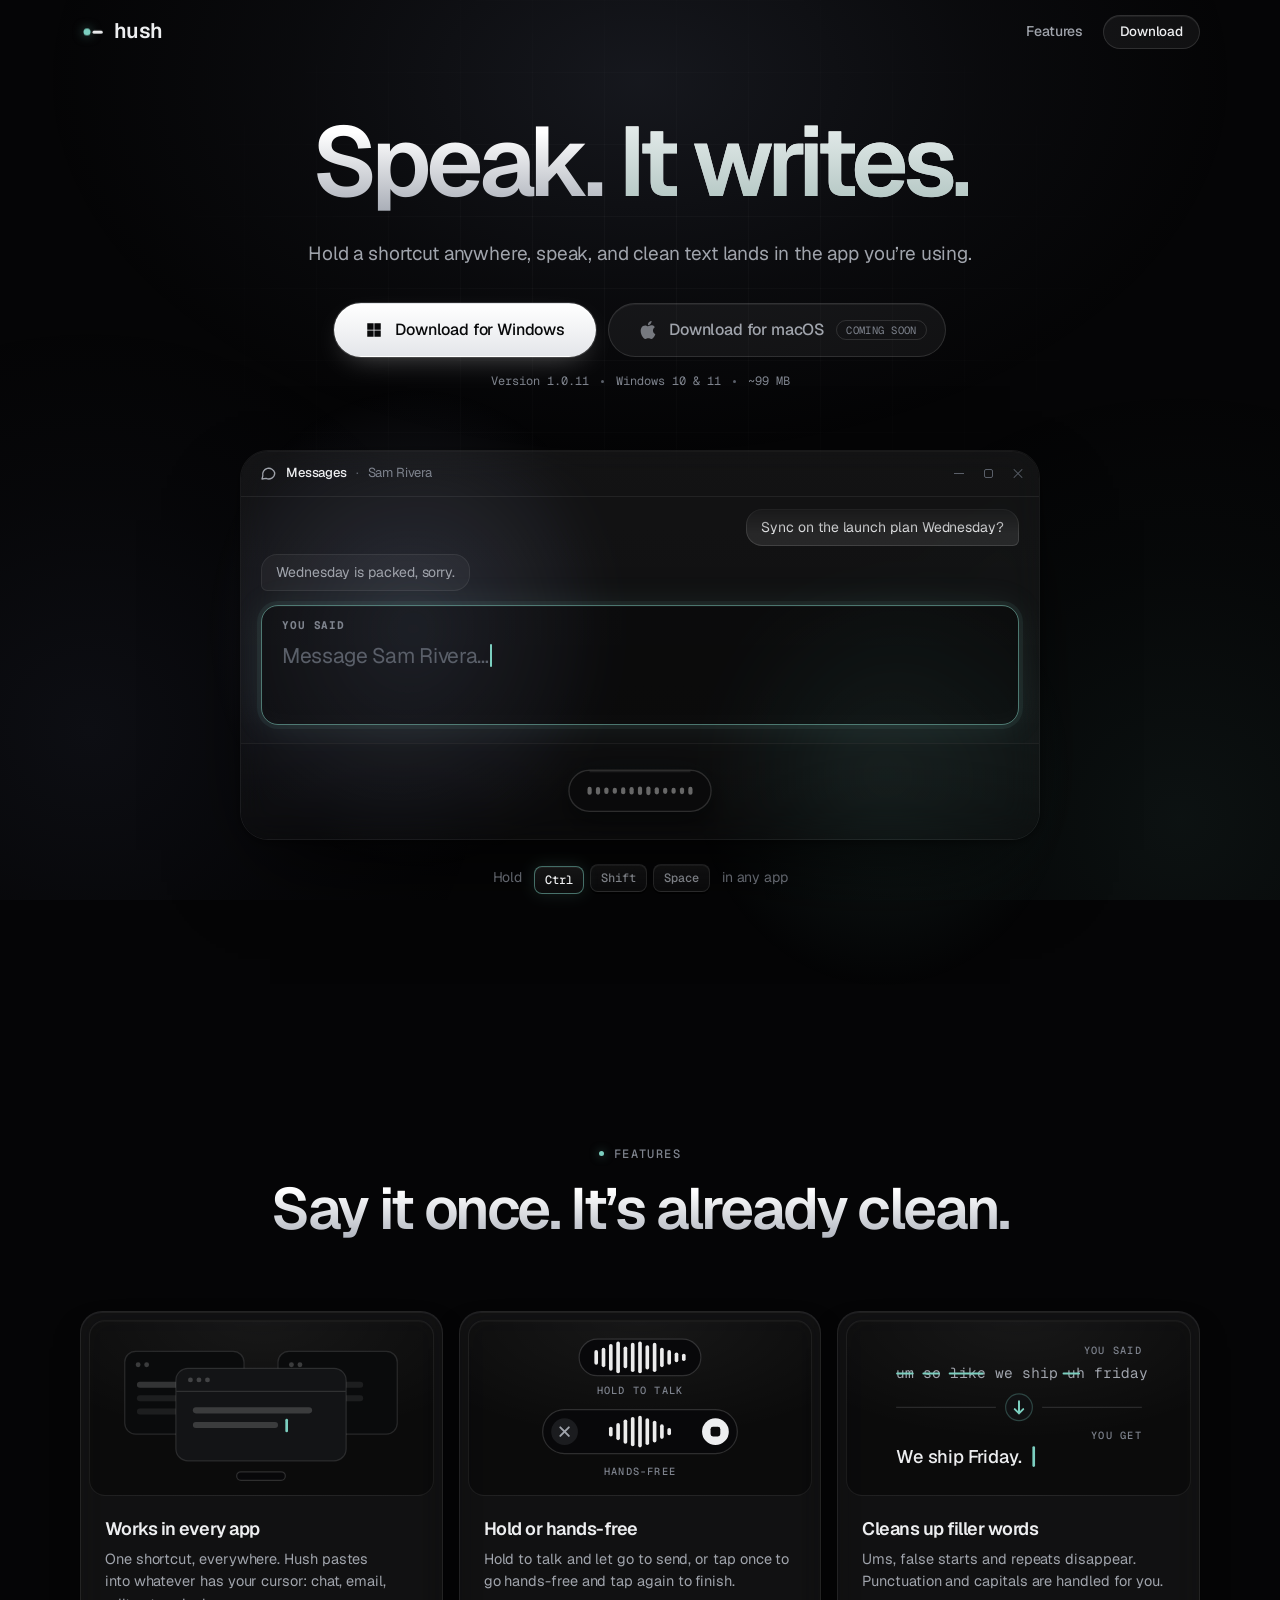
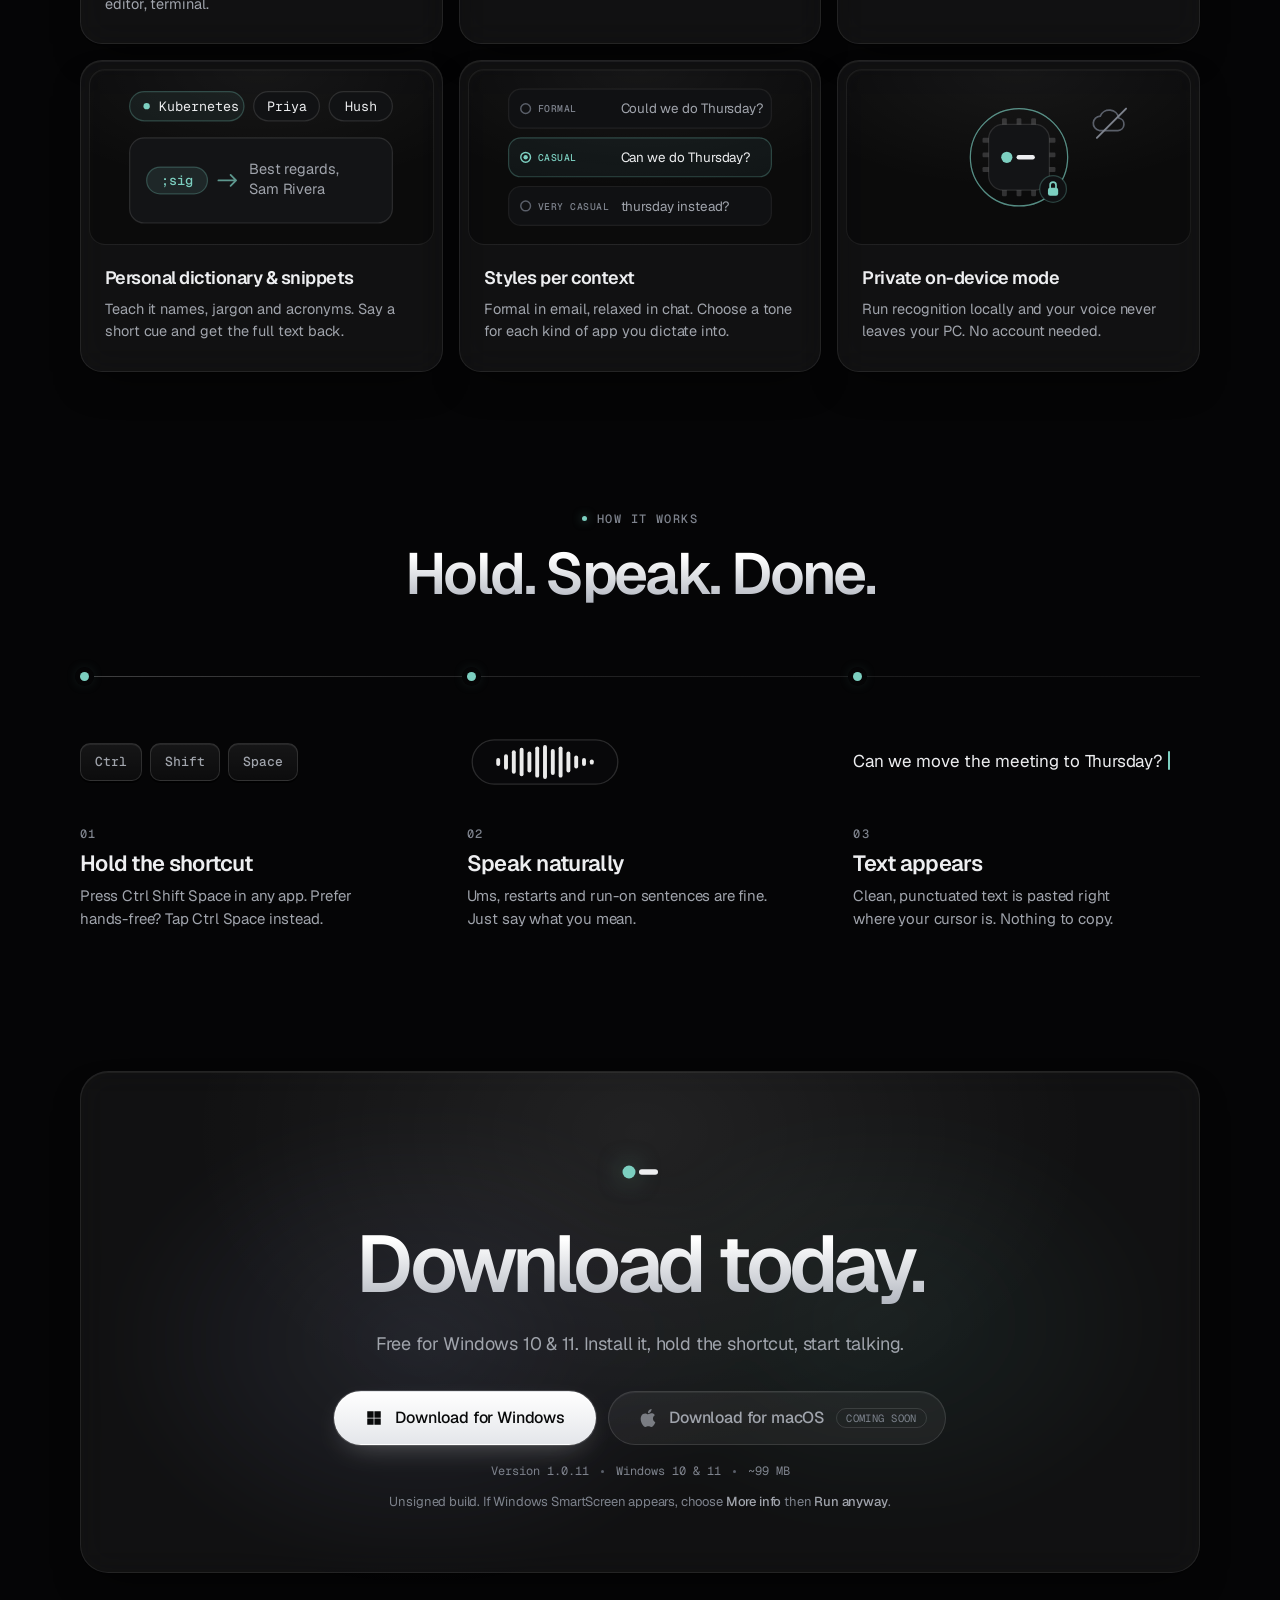
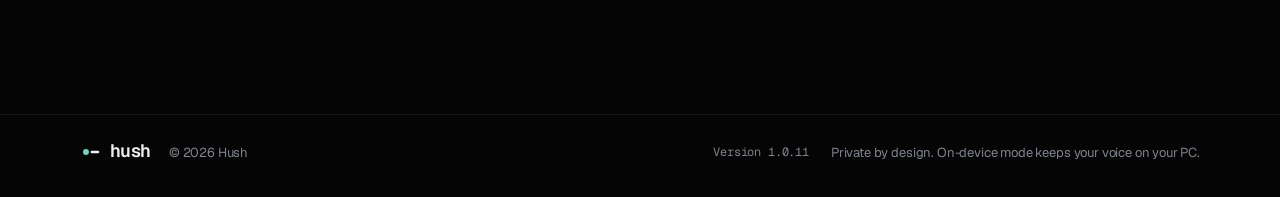
==== commit afd62eb0: "chore: publish Hush 1.0.11 update manifest + links" ====
--- a/index.html
+++ b/index.html
@@ -51,7 +51,7 @@
     </div>
     <div class="nav__right">
       <a class="nav__link" href="#features">Features</a>
-      <a class="btn btn--soft btn--sm" href="https://github.com/ShashankH1323/hush-web/releases/download/v1.0.10/Hush_1.0.10_x64-setup.exe" download data-download data-nav-dl>Download</a>
+      <a class="btn btn--soft btn--sm" href="https://github.com/ShashankH1323/hush-web/releases/download/v1.0.11/Hush_1.0.11_x64-setup.exe" download data-download data-nav-dl>Download</a>
     </div>
   </div>
 </header>
@@ -66,7 +66,7 @@
 
     <div class="hero__cta rise rise--2">
       <div class="btns">
-        <a class="btn btn--primary btn--lg" href="https://github.com/ShashankH1323/hush-web/releases/download/v1.0.10/Hush_1.0.10_x64-setup.exe" download data-download data-download-win>
+        <a class="btn btn--primary btn--lg" href="https://github.com/ShashankH1323/hush-web/releases/download/v1.0.11/Hush_1.0.11_x64-setup.exe" download data-download data-download-win>
           <svg viewBox="0 0 24 24" width="18" height="18" fill="currentColor" aria-hidden="true"><path d="M3 3h8.5v8.5H3zM12.5 3H21v8.5h-8.5zM3 12.5h8.5V21H3zM12.5 12.5H21V21h-8.5z"/></svg>
           Download for Windows
         </a>
@@ -80,7 +80,7 @@
           <p class="btn__note" data-mac-note hidden>Not notarized yet: on first launch, open Hush, then go to System Settings &rarr; Privacy &amp; Security and click <b>Open Anyway</b>.</p>
         </div>
       </div>
-      <p class="meta"><span data-version-text>Version 1.0.10</span><i class="meta__sep" aria-hidden="true"></i><span>Windows 10 &amp; 11</span><i class="meta__sep" aria-hidden="true"></i><span>~99 MB</span></p>
+      <p class="meta"><span data-version-text>Version 1.0.11</span><i class="meta__sep" aria-hidden="true"></i><span>Windows 10 &amp; 11</span><i class="meta__sep" aria-hidden="true"></i><span>~99 MB</span></p>
     </div>
 
     <!-- Hero demo: messy speech -> clean text, driven by demo.js. Static clean state is the no-JS / reduced-motion fallback. -->
@@ -345,7 +345,7 @@
       <h2 class="h2 cta__title">Download today.</h2>
       <p class="cta__sub">Free for Windows 10 &amp; 11. Install it, hold the shortcut, start talking.</p>
       <div class="btns">
-        <a class="btn btn--primary btn--lg" href="https://github.com/ShashankH1323/hush-web/releases/download/v1.0.10/Hush_1.0.10_x64-setup.exe" download data-download data-download-win>
+        <a class="btn btn--primary btn--lg" href="https://github.com/ShashankH1323/hush-web/releases/download/v1.0.11/Hush_1.0.11_x64-setup.exe" download data-download data-download-win>
           <svg viewBox="0 0 24 24" width="18" height="18" fill="currentColor" aria-hidden="true"><path d="M3 3h8.5v8.5H3zM12.5 3H21v8.5h-8.5zM3 12.5h8.5V21H3zM12.5 12.5H21V21h-8.5z"/></svg>
           Download for Windows
         </a>
@@ -359,7 +359,7 @@
           <p class="btn__note" data-mac-note hidden>Not notarized yet: on first launch, open Hush, then go to System Settings &rarr; Privacy &amp; Security and click <b>Open Anyway</b>.</p>
         </div>
       </div>
-      <p class="meta"><span data-version-text>Version 1.0.10</span><i class="meta__sep" aria-hidden="true"></i><span>Windows 10 &amp; 11</span><i class="meta__sep" aria-hidden="true"></i><span>~99 MB</span></p>
+      <p class="meta"><span data-version-text>Version 1.0.11</span><i class="meta__sep" aria-hidden="true"></i><span>Windows 10 &amp; 11</span><i class="meta__sep" aria-hidden="true"></i><span>~99 MB</span></p>
       <p class="cta__note">Unsigned build. If Windows SmartScreen appears, choose <b>More info</b> then <b>Run anyway</b>.</p>
     </div>
   </div>
@@ -376,7 +376,7 @@
       </div>
       <span class="footer__copy">© <span data-year>2026</span> Hush</span>
     </div>
-    <p class="footer__r"><span class="footer__ver" data-version-text>Version 1.0.10</span><span class="footer__priv">Private by design. On-device mode keeps your voice on your PC.</span></p>
+    <p class="footer__r"><span class="footer__ver" data-version-text>Version 1.0.11</span><span class="footer__priv">Private by design. On-device mode keeps your voice on your PC.</span></p>
   </div>
 </footer>
 
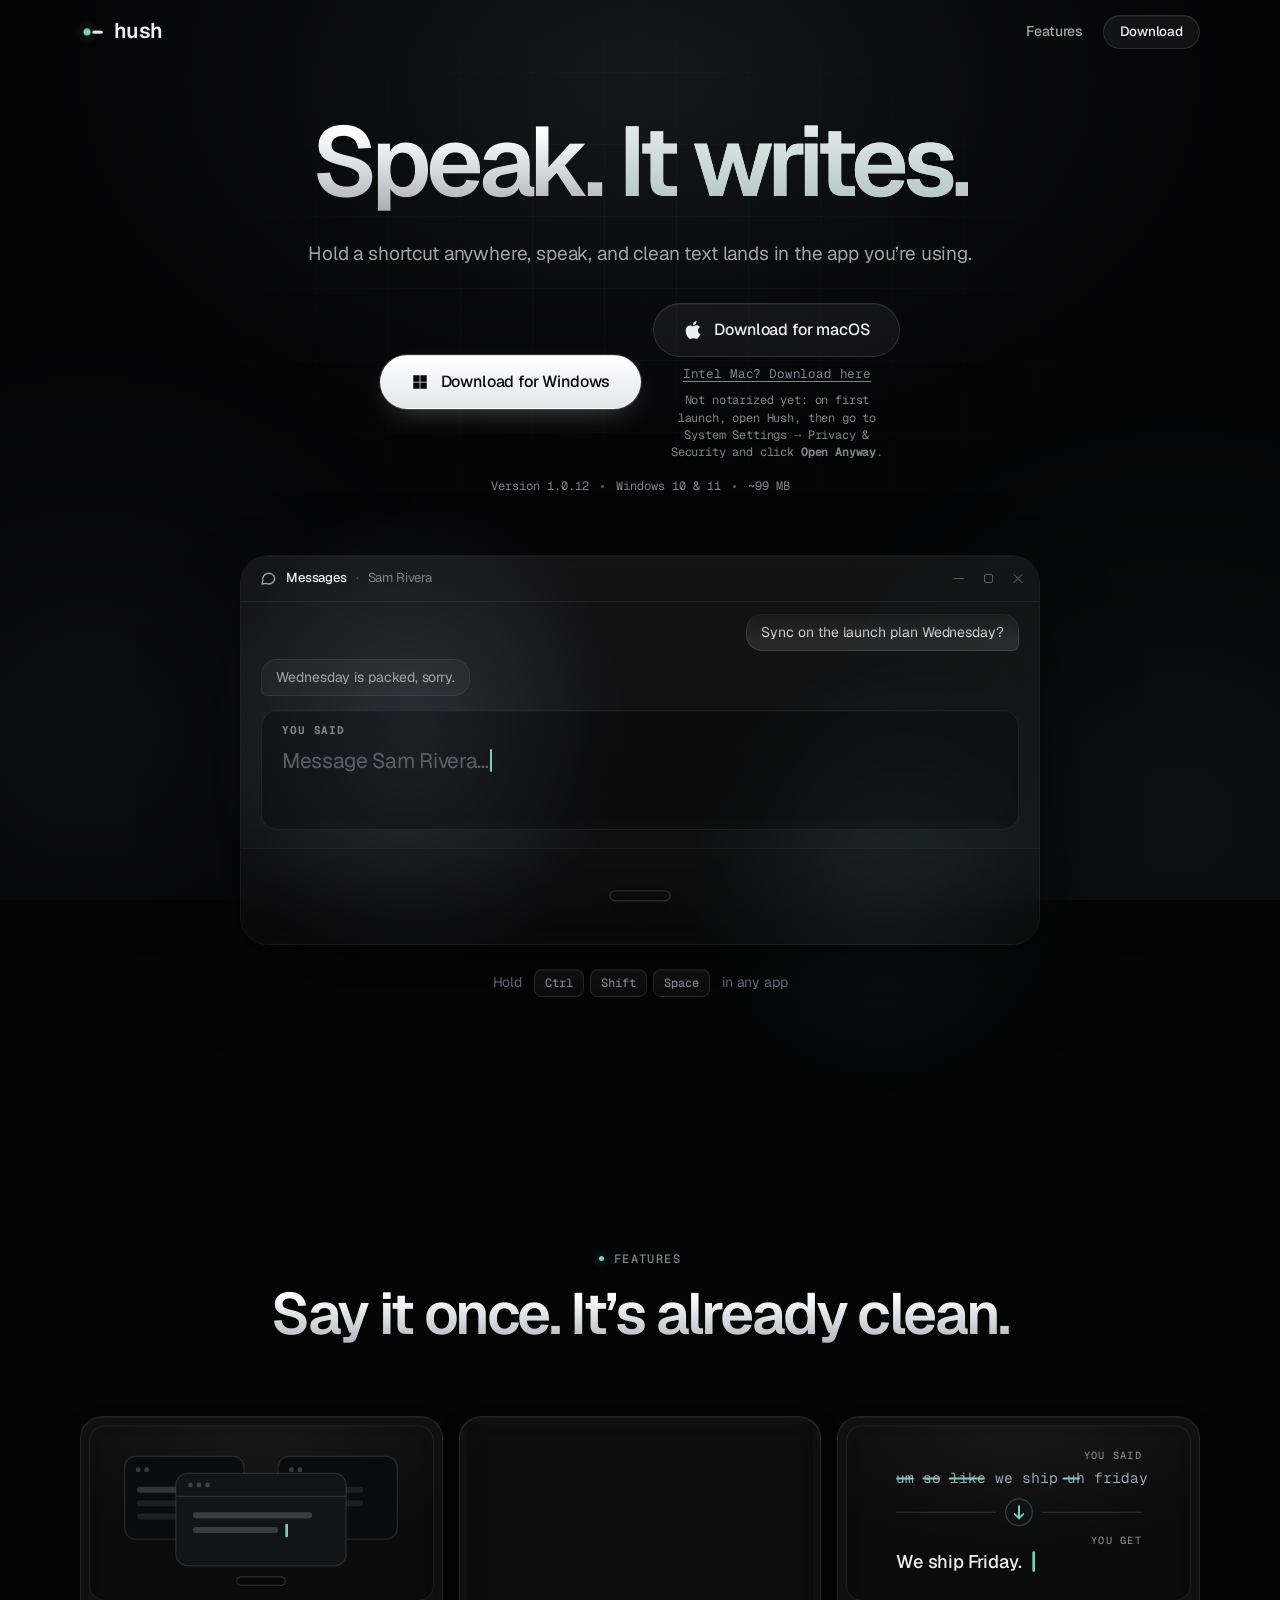
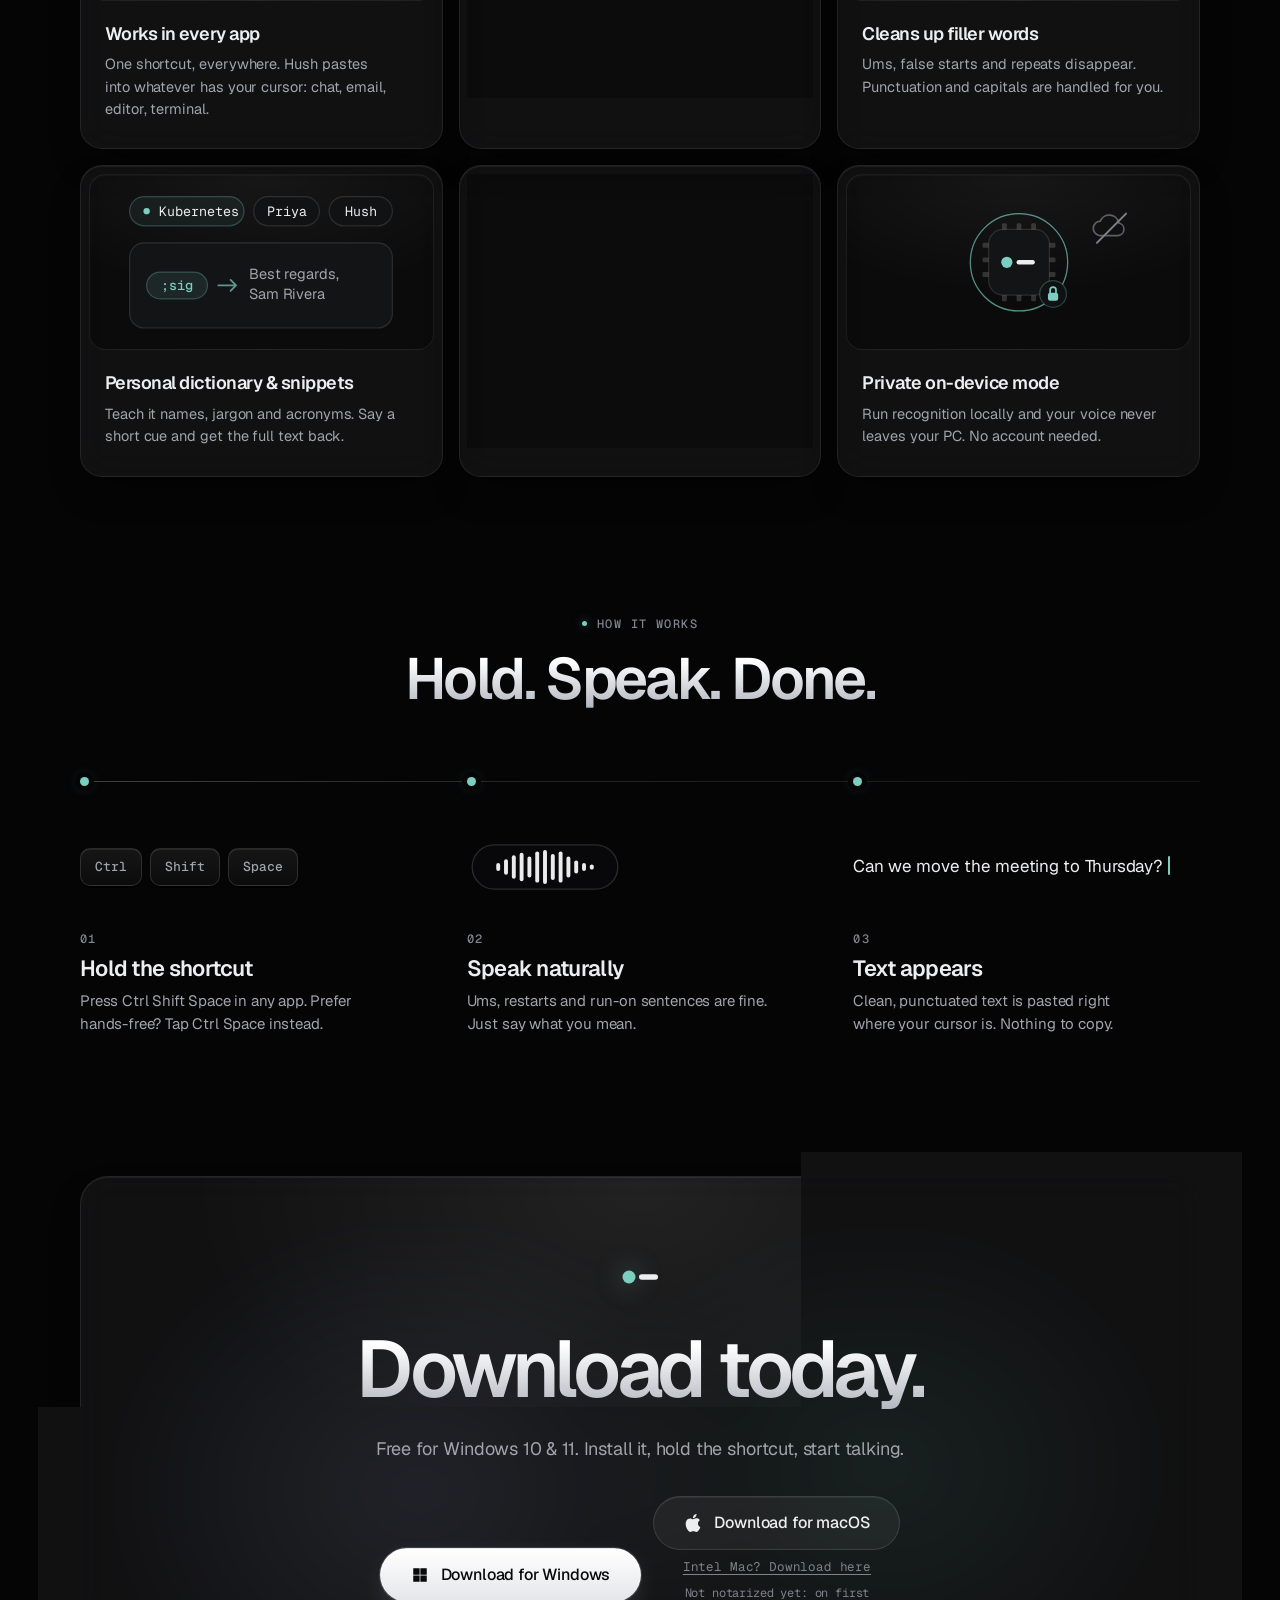
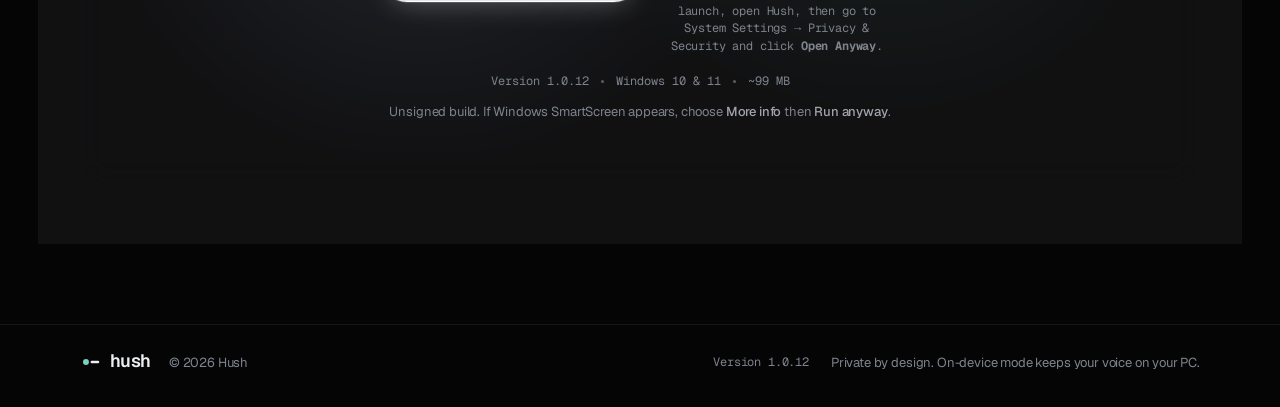
==== commit 9cb42ef4: "chore: publish Hush 1.0.12 update manifest + links" ====
--- a/index.html
+++ b/index.html
@@ -51,7 +51,7 @@
     </div>
     <div class="nav__right">
       <a class="nav__link" href="#features">Features</a>
-      <a class="btn btn--soft btn--sm" href="https://github.com/ShashankH1323/hush-web/releases/download/v1.0.11/Hush_1.0.11_x64-setup.exe" download data-download data-nav-dl>Download</a>
+      <a class="btn btn--soft btn--sm" href="https://github.com/ShashankH1323/hush-web/releases/download/v1.0.12/Hush_1.0.12_x64-setup.exe" download data-download data-nav-dl>Download</a>
     </div>
   </div>
 </header>
@@ -66,7 +66,7 @@
 
     <div class="hero__cta rise rise--2">
       <div class="btns">
-        <a class="btn btn--primary btn--lg" href="https://github.com/ShashankH1323/hush-web/releases/download/v1.0.11/Hush_1.0.11_x64-setup.exe" download data-download data-download-win>
+        <a class="btn btn--primary btn--lg" href="https://github.com/ShashankH1323/hush-web/releases/download/v1.0.12/Hush_1.0.12_x64-setup.exe" download data-download data-download-win>
           <svg viewBox="0 0 24 24" width="18" height="18" fill="currentColor" aria-hidden="true"><path d="M3 3h8.5v8.5H3zM12.5 3H21v8.5h-8.5zM3 12.5h8.5V21H3zM12.5 12.5H21V21h-8.5z"/></svg>
           Download for Windows
         </a>
@@ -80,7 +80,7 @@
           <p class="btn__note" data-mac-note hidden>Not notarized yet: on first launch, open Hush, then go to System Settings &rarr; Privacy &amp; Security and click <b>Open Anyway</b>.</p>
         </div>
       </div>
-      <p class="meta"><span data-version-text>Version 1.0.11</span><i class="meta__sep" aria-hidden="true"></i><span>Windows 10 &amp; 11</span><i class="meta__sep" aria-hidden="true"></i><span>~99 MB</span></p>
+      <p class="meta"><span data-version-text>Version 1.0.12</span><i class="meta__sep" aria-hidden="true"></i><span>Windows 10 &amp; 11</span><i class="meta__sep" aria-hidden="true"></i><span>~99 MB</span></p>
     </div>
 
     <!-- Hero demo: messy speech -> clean text, driven by demo.js. Static clean state is the no-JS / reduced-motion fallback. -->
@@ -345,7 +345,7 @@
       <h2 class="h2 cta__title">Download today.</h2>
       <p class="cta__sub">Free for Windows 10 &amp; 11. Install it, hold the shortcut, start talking.</p>
       <div class="btns">
-        <a class="btn btn--primary btn--lg" href="https://github.com/ShashankH1323/hush-web/releases/download/v1.0.11/Hush_1.0.11_x64-setup.exe" download data-download data-download-win>
+        <a class="btn btn--primary btn--lg" href="https://github.com/ShashankH1323/hush-web/releases/download/v1.0.12/Hush_1.0.12_x64-setup.exe" download data-download data-download-win>
           <svg viewBox="0 0 24 24" width="18" height="18" fill="currentColor" aria-hidden="true"><path d="M3 3h8.5v8.5H3zM12.5 3H21v8.5h-8.5zM3 12.5h8.5V21H3zM12.5 12.5H21V21h-8.5z"/></svg>
           Download for Windows
         </a>
@@ -359,7 +359,7 @@
           <p class="btn__note" data-mac-note hidden>Not notarized yet: on first launch, open Hush, then go to System Settings &rarr; Privacy &amp; Security and click <b>Open Anyway</b>.</p>
         </div>
       </div>
-      <p class="meta"><span data-version-text>Version 1.0.11</span><i class="meta__sep" aria-hidden="true"></i><span>Windows 10 &amp; 11</span><i class="meta__sep" aria-hidden="true"></i><span>~99 MB</span></p>
+      <p class="meta"><span data-version-text>Version 1.0.12</span><i class="meta__sep" aria-hidden="true"></i><span>Windows 10 &amp; 11</span><i class="meta__sep" aria-hidden="true"></i><span>~99 MB</span></p>
       <p class="cta__note">Unsigned build. If Windows SmartScreen appears, choose <b>More info</b> then <b>Run anyway</b>.</p>
     </div>
   </div>
@@ -376,7 +376,7 @@
       </div>
       <span class="footer__copy">© <span data-year>2026</span> Hush</span>
     </div>
-    <p class="footer__r"><span class="footer__ver" data-version-text>Version 1.0.11</span><span class="footer__priv">Private by design. On-device mode keeps your voice on your PC.</span></p>
+    <p class="footer__r"><span class="footer__ver" data-version-text>Version 1.0.12</span><span class="footer__priv">Private by design. On-device mode keeps your voice on your PC.</span></p>
   </div>
 </footer>
 
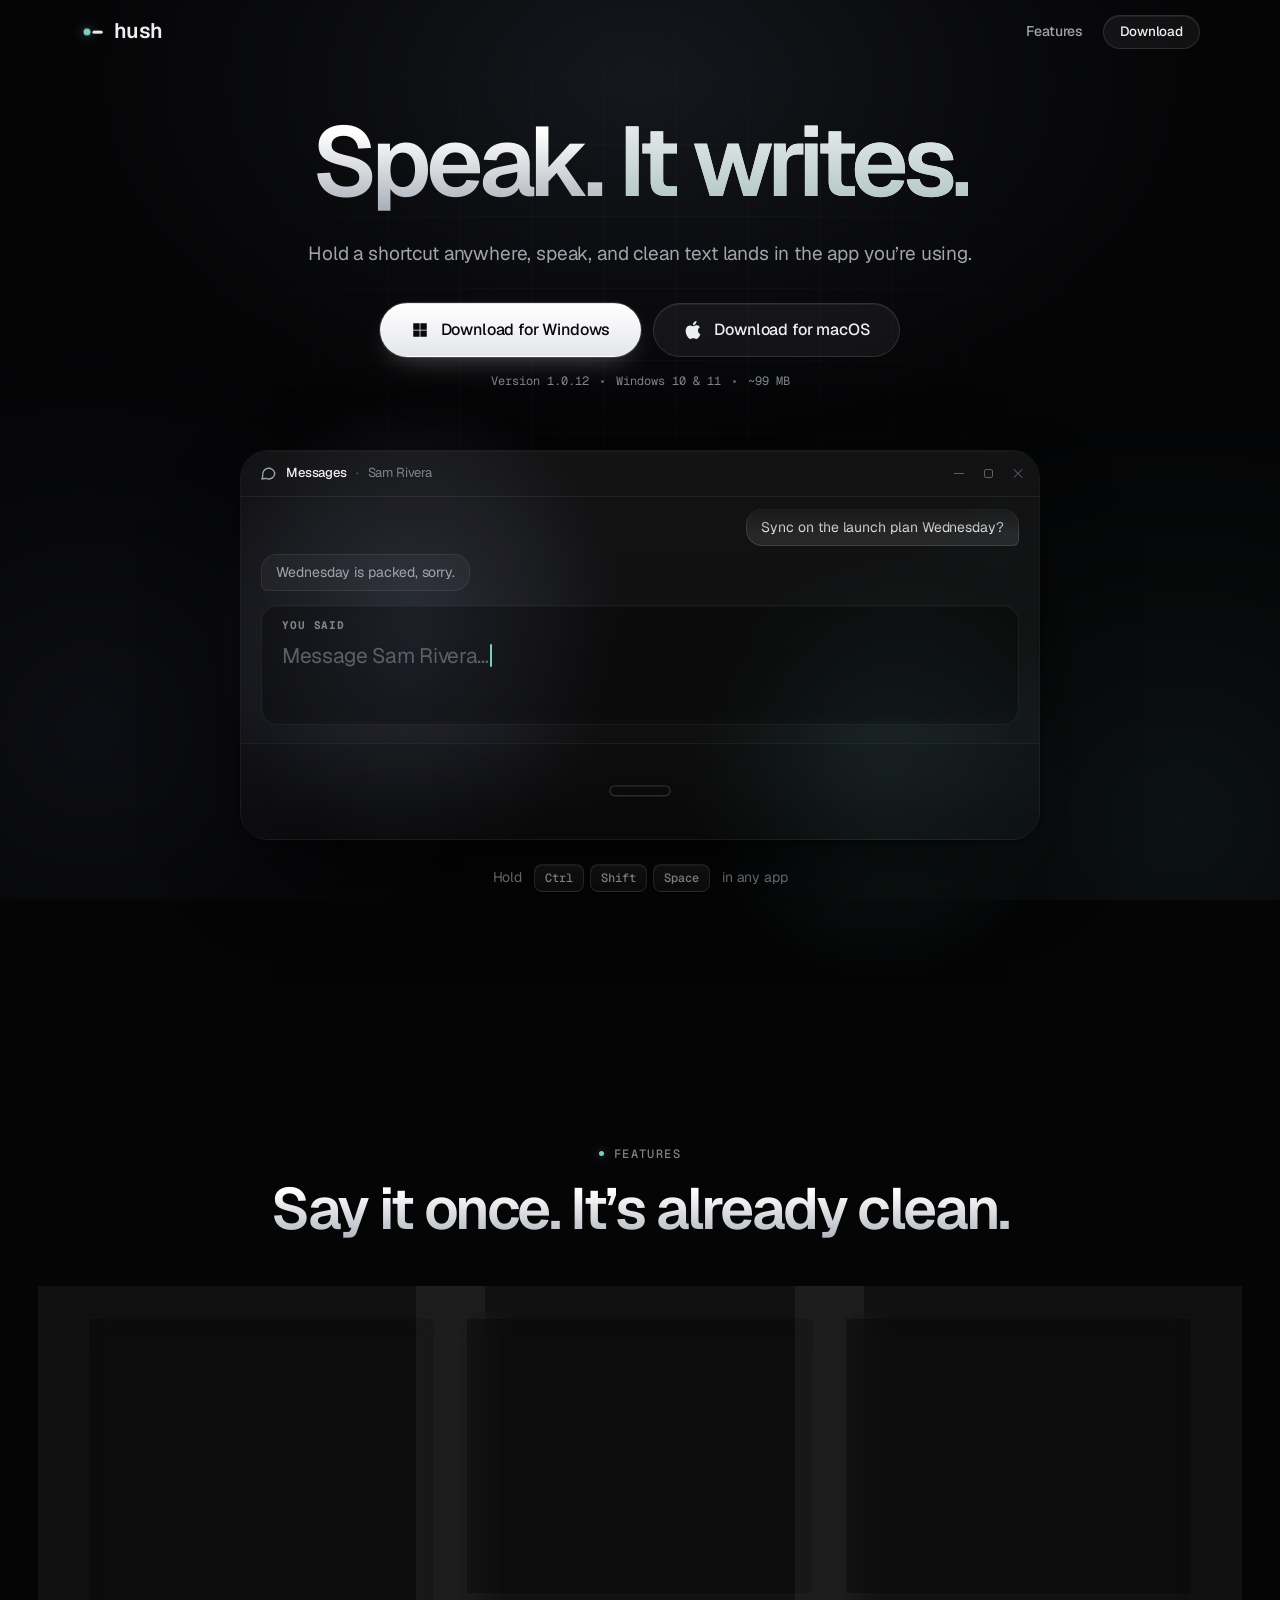
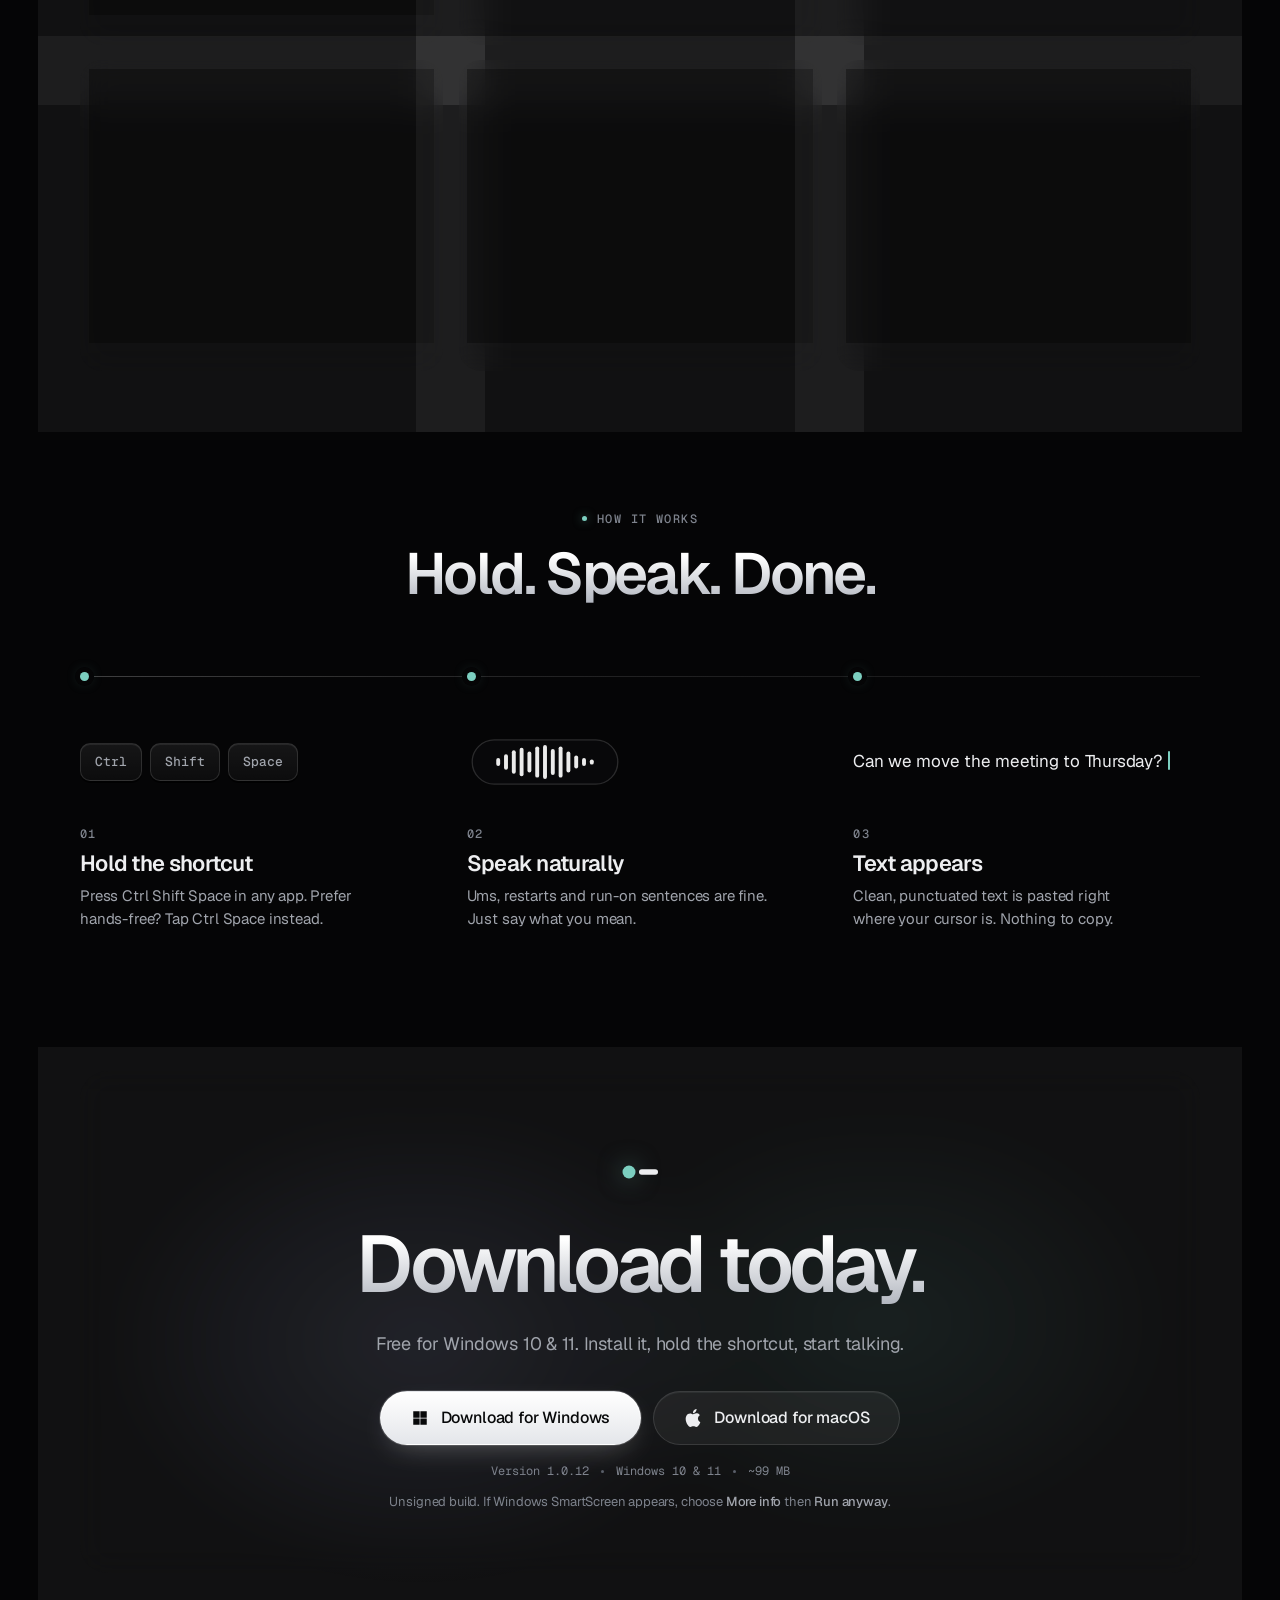
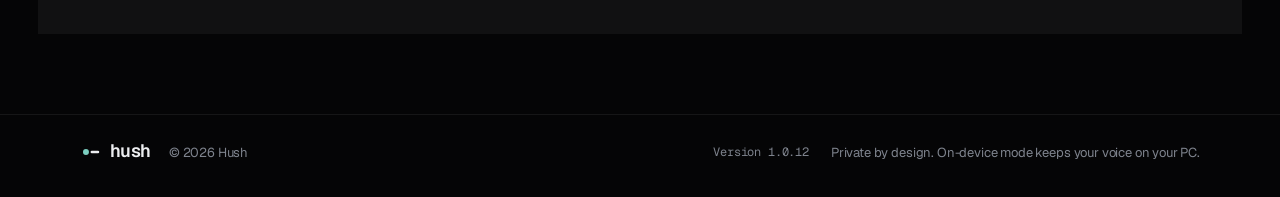
==== commit 798110ed: "feat(web): single macOS download button with Chromium CPU detection Replace the separate "Intel Mac?" ====
--- a/index.html
+++ b/index.html
@@ -76,8 +76,6 @@
             Download for macOS
             <span class="btn__tag" data-mac-tag>Coming soon</span>
           </a>
-          <a class="btn__alt" data-download-mac-intel hidden>Intel Mac? Download here</a>
-          <p class="btn__note" data-mac-note hidden>Not notarized yet: on first launch, open Hush, then go to System Settings &rarr; Privacy &amp; Security and click <b>Open Anyway</b>.</p>
         </div>
       </div>
       <p class="meta"><span data-version-text>Version 1.0.12</span><i class="meta__sep" aria-hidden="true"></i><span>Windows 10 &amp; 11</span><i class="meta__sep" aria-hidden="true"></i><span>~99 MB</span></p>
@@ -355,8 +353,6 @@
             Download for macOS
             <span class="btn__tag" data-mac-tag>Coming soon</span>
           </a>
-          <a class="btn__alt" data-download-mac-intel hidden>Intel Mac? Download here</a>
-          <p class="btn__note" data-mac-note hidden>Not notarized yet: on first launch, open Hush, then go to System Settings &rarr; Privacy &amp; Security and click <b>Open Anyway</b>.</p>
         </div>
       </div>
       <p class="meta"><span data-version-text>Version 1.0.12</span><i class="meta__sep" aria-hidden="true"></i><span>Windows 10 &amp; 11</span><i class="meta__sep" aria-hidden="true"></i><span>~99 MB</span></p>
--- a/styles/base.css
+++ b/styles/base.css
@@ -92,8 +92,6 @@
 .btn__alt { font: 400 12.5px/1.4 var(--font-mono); color: var(--text-3); text-decoration: underline; text-underline-offset: 3px; }
 .btn__alt:hover { color: var(--text); }
 .btn__alt[hidden] { display: none; }
-.btn__note { margin: 2px 0 0; max-width: 34ch; font: 400 12px/1.45 var(--font-mono); color: var(--text-3); text-align: center; }
-.btn__note[hidden] { display: none; }
 /* macOS "Coming soon": same glass capsule, muted; no href, so it can never link to a 404. JS removes aria-disabled once a Mac asset exists. */
 .btn[aria-disabled="true"] { color: var(--text-2); cursor: not-allowed; }
 .btn[aria-disabled="true"] > svg { opacity: .7; }
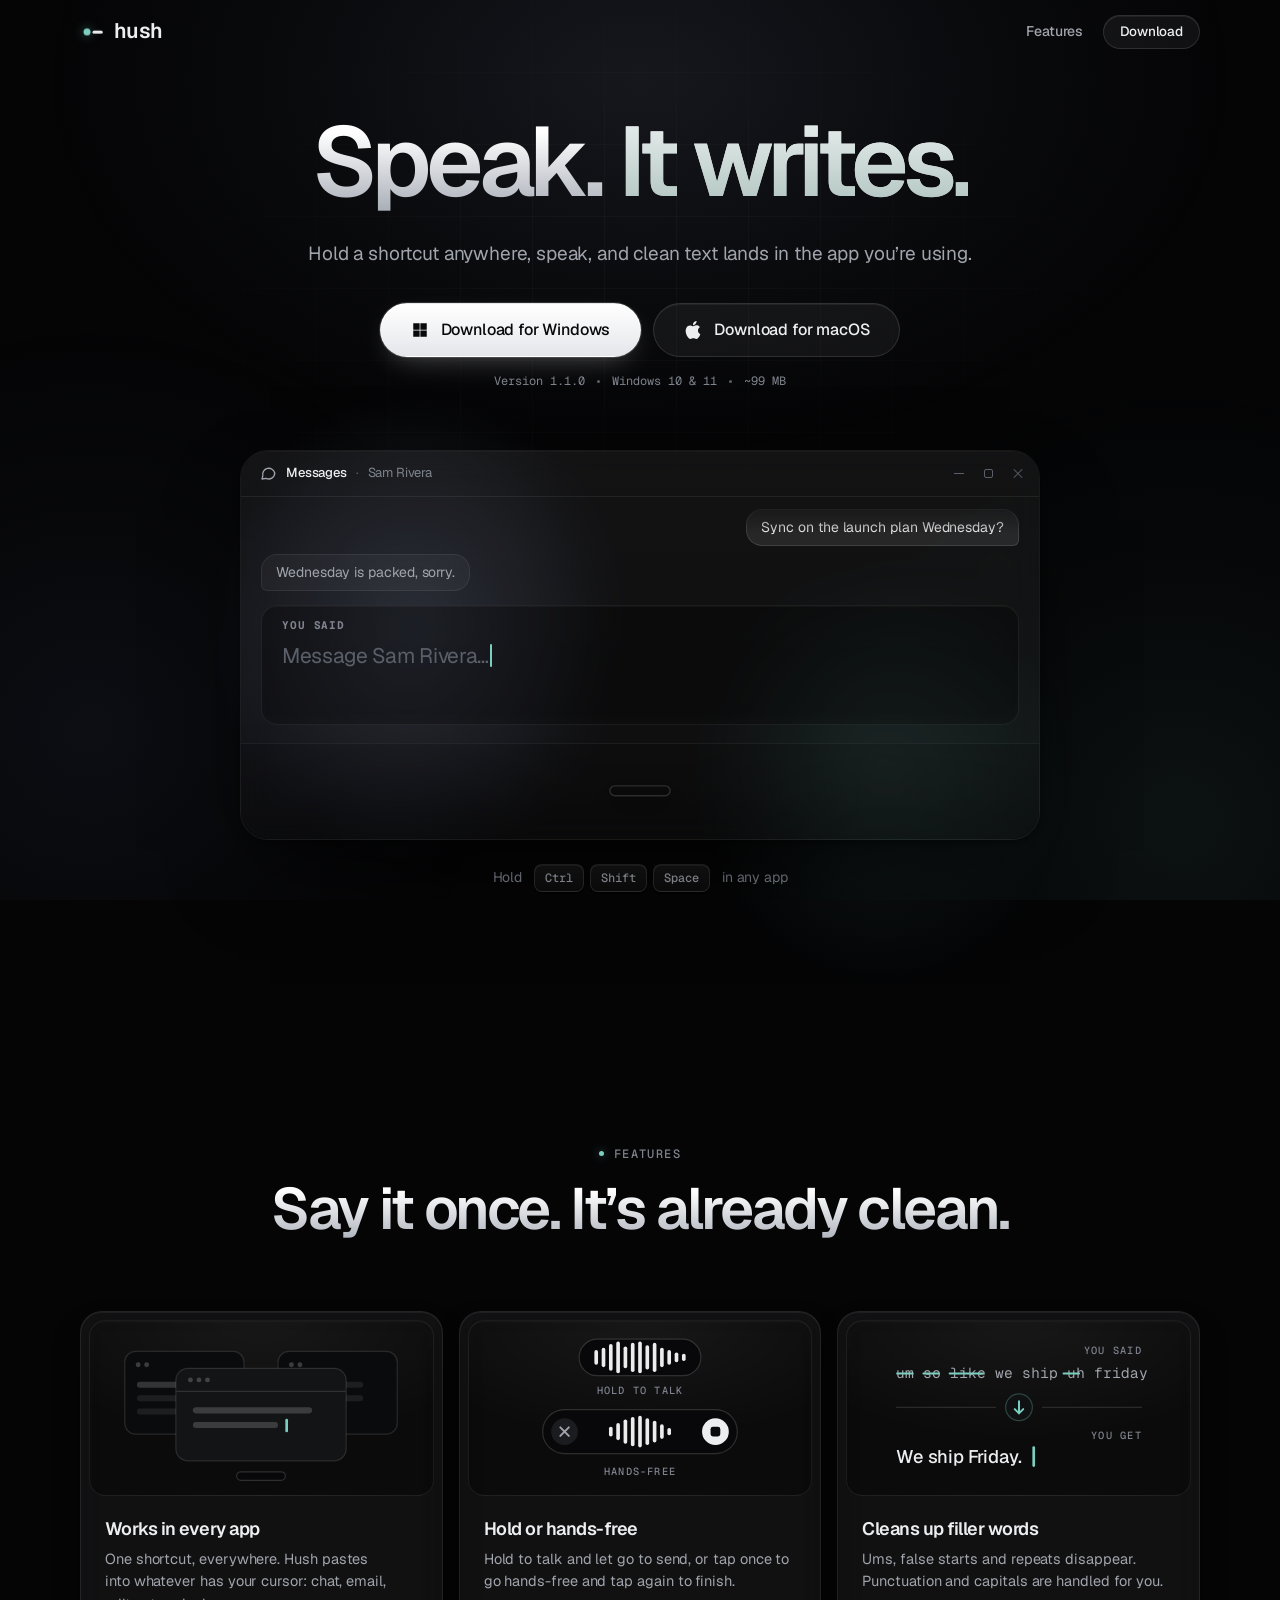
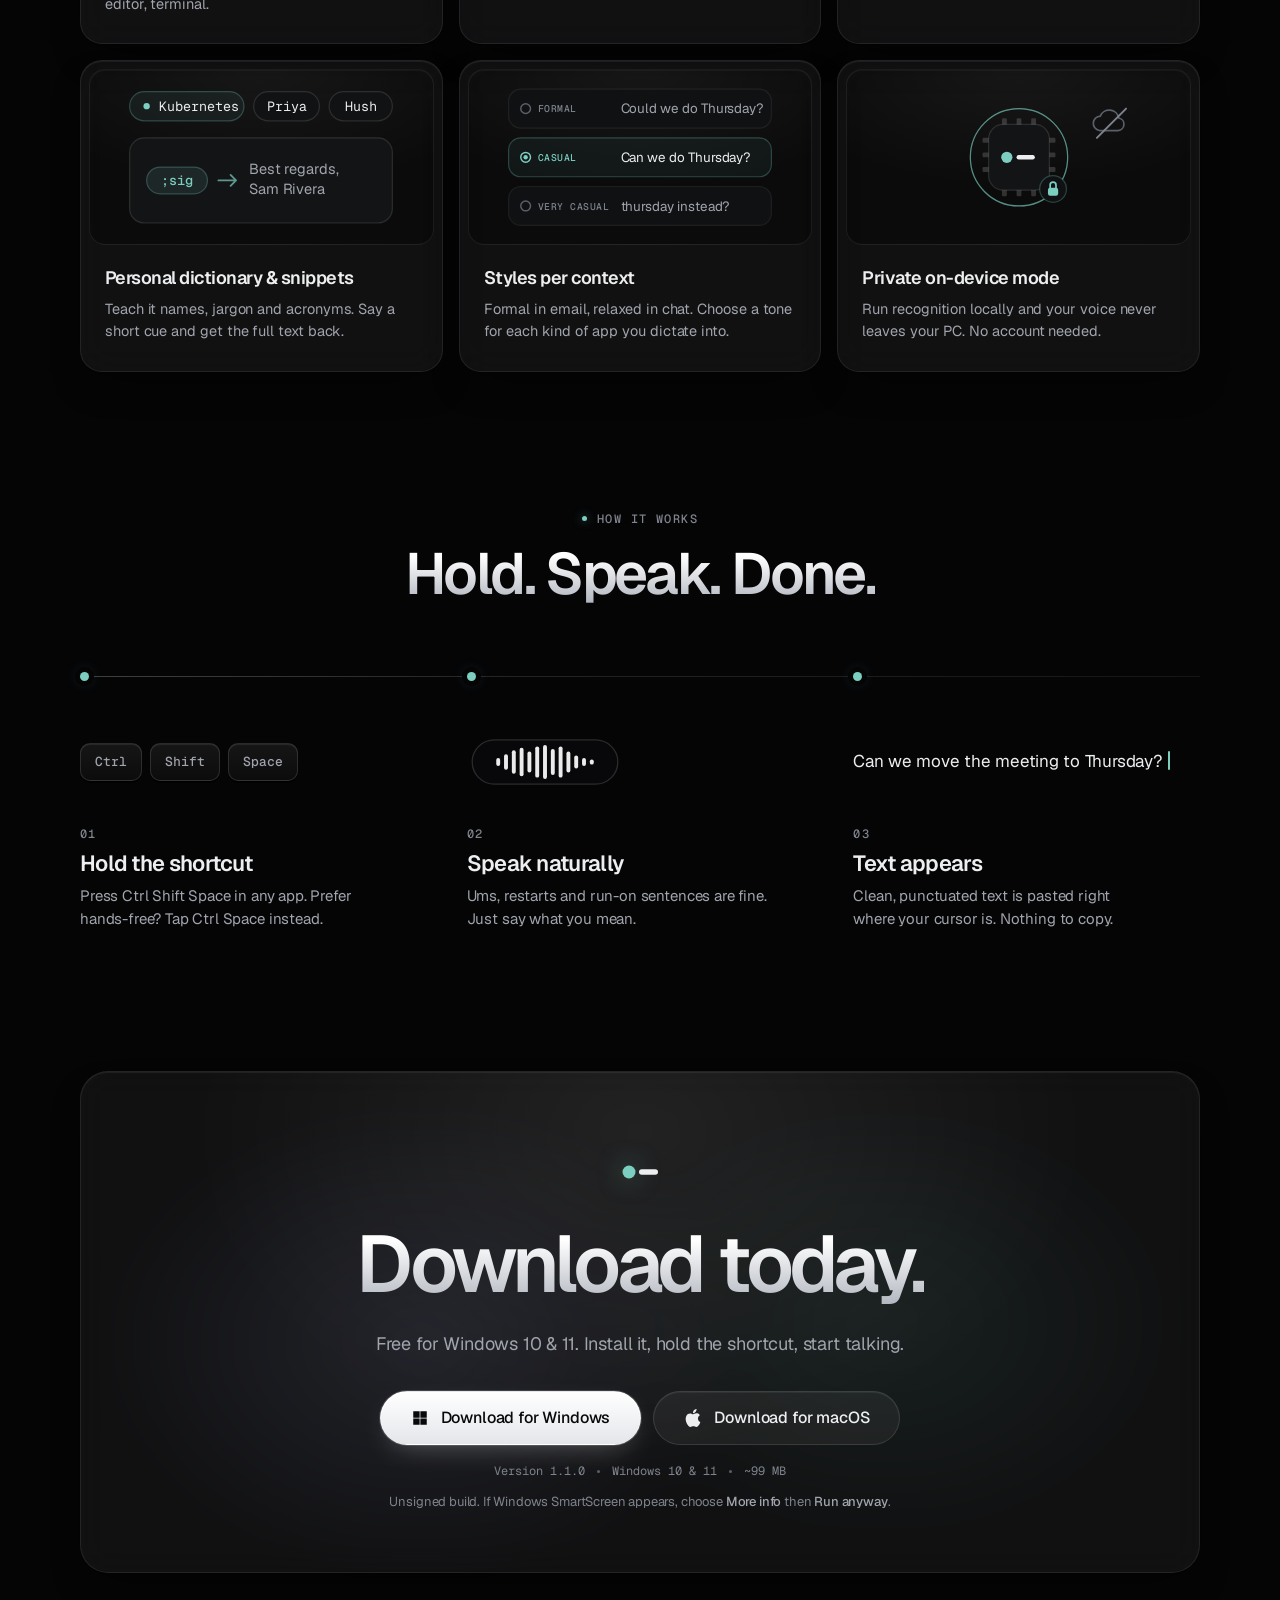
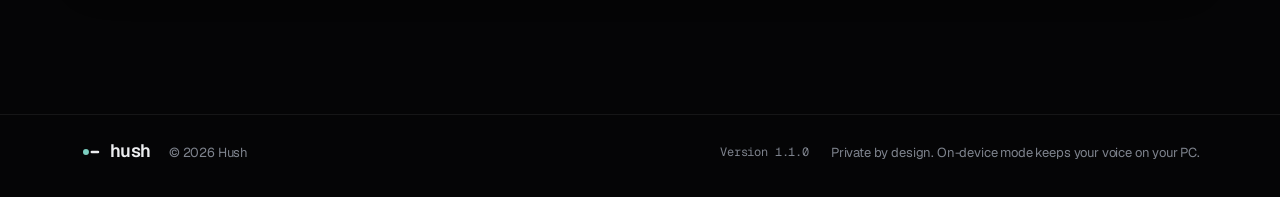
==== commit ba221e0c: "chore: publish Hush 1.1.0 update manifest + links" ====
--- a/index.html
+++ b/index.html
@@ -51,7 +51,7 @@
     </div>
     <div class="nav__right">
       <a class="nav__link" href="#features">Features</a>
-      <a class="btn btn--soft btn--sm" href="https://github.com/ShashankH1323/hush-web/releases/download/v1.0.12/Hush_1.0.12_x64-setup.exe" download data-download data-nav-dl>Download</a>
+      <a class="btn btn--soft btn--sm" href="https://github.com/ShashankH1323/hush-web/releases/download/v1.1.0/Hush_1.1.0_x64-setup.exe" download data-download data-nav-dl>Download</a>
     </div>
   </div>
 </header>
@@ -66,7 +66,7 @@
 
     <div class="hero__cta rise rise--2">
       <div class="btns">
-        <a class="btn btn--primary btn--lg" href="https://github.com/ShashankH1323/hush-web/releases/download/v1.0.12/Hush_1.0.12_x64-setup.exe" download data-download data-download-win>
+        <a class="btn btn--primary btn--lg" href="https://github.com/ShashankH1323/hush-web/releases/download/v1.1.0/Hush_1.1.0_x64-setup.exe" download data-download data-download-win>
           <svg viewBox="0 0 24 24" width="18" height="18" fill="currentColor" aria-hidden="true"><path d="M3 3h8.5v8.5H3zM12.5 3H21v8.5h-8.5zM3 12.5h8.5V21H3zM12.5 12.5H21V21h-8.5z"/></svg>
           Download for Windows
         </a>
@@ -78,7 +78,7 @@
           </a>
         </div>
       </div>
-      <p class="meta"><span data-version-text>Version 1.0.12</span><i class="meta__sep" aria-hidden="true"></i><span>Windows 10 &amp; 11</span><i class="meta__sep" aria-hidden="true"></i><span>~99 MB</span></p>
+      <p class="meta"><span data-version-text>Version 1.1.0</span><i class="meta__sep" aria-hidden="true"></i><span>Windows 10 &amp; 11</span><i class="meta__sep" aria-hidden="true"></i><span>~99 MB</span></p>
     </div>
 
     <!-- Hero demo: messy speech -> clean text, driven by demo.js. Static clean state is the no-JS / reduced-motion fallback. -->
@@ -343,7 +343,7 @@
       <h2 class="h2 cta__title">Download today.</h2>
       <p class="cta__sub">Free for Windows 10 &amp; 11. Install it, hold the shortcut, start talking.</p>
       <div class="btns">
-        <a class="btn btn--primary btn--lg" href="https://github.com/ShashankH1323/hush-web/releases/download/v1.0.12/Hush_1.0.12_x64-setup.exe" download data-download data-download-win>
+        <a class="btn btn--primary btn--lg" href="https://github.com/ShashankH1323/hush-web/releases/download/v1.1.0/Hush_1.1.0_x64-setup.exe" download data-download data-download-win>
           <svg viewBox="0 0 24 24" width="18" height="18" fill="currentColor" aria-hidden="true"><path d="M3 3h8.5v8.5H3zM12.5 3H21v8.5h-8.5zM3 12.5h8.5V21H3zM12.5 12.5H21V21h-8.5z"/></svg>
           Download for Windows
         </a>
@@ -355,7 +355,7 @@
           </a>
         </div>
       </div>
-      <p class="meta"><span data-version-text>Version 1.0.12</span><i class="meta__sep" aria-hidden="true"></i><span>Windows 10 &amp; 11</span><i class="meta__sep" aria-hidden="true"></i><span>~99 MB</span></p>
+      <p class="meta"><span data-version-text>Version 1.1.0</span><i class="meta__sep" aria-hidden="true"></i><span>Windows 10 &amp; 11</span><i class="meta__sep" aria-hidden="true"></i><span>~99 MB</span></p>
       <p class="cta__note">Unsigned build. If Windows SmartScreen appears, choose <b>More info</b> then <b>Run anyway</b>.</p>
     </div>
   </div>
@@ -372,7 +372,7 @@
       </div>
       <span class="footer__copy">© <span data-year>2026</span> Hush</span>
     </div>
-    <p class="footer__r"><span class="footer__ver" data-version-text>Version 1.0.12</span><span class="footer__priv">Private by design. On-device mode keeps your voice on your PC.</span></p>
+    <p class="footer__r"><span class="footer__ver" data-version-text>Version 1.1.0</span><span class="footer__priv">Private by design. On-device mode keeps your voice on your PC.</span></p>
   </div>
 </footer>
 
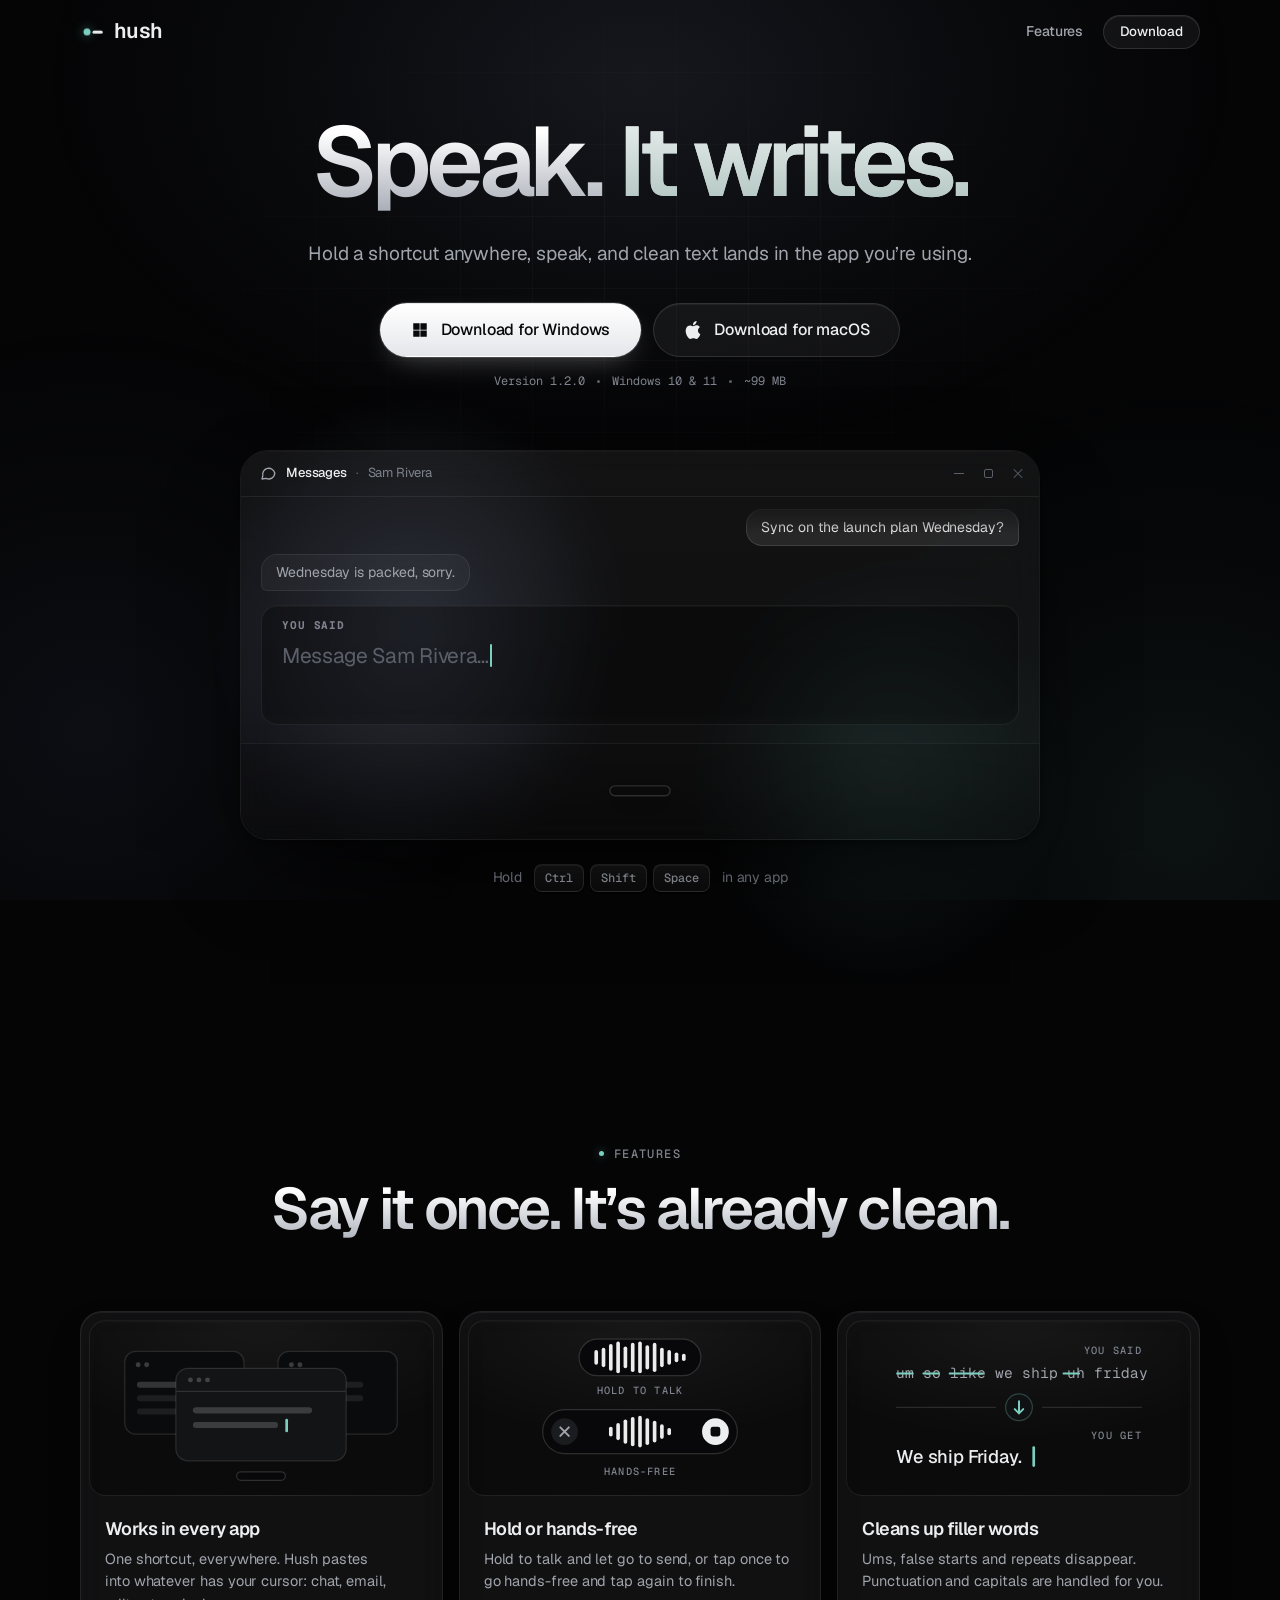
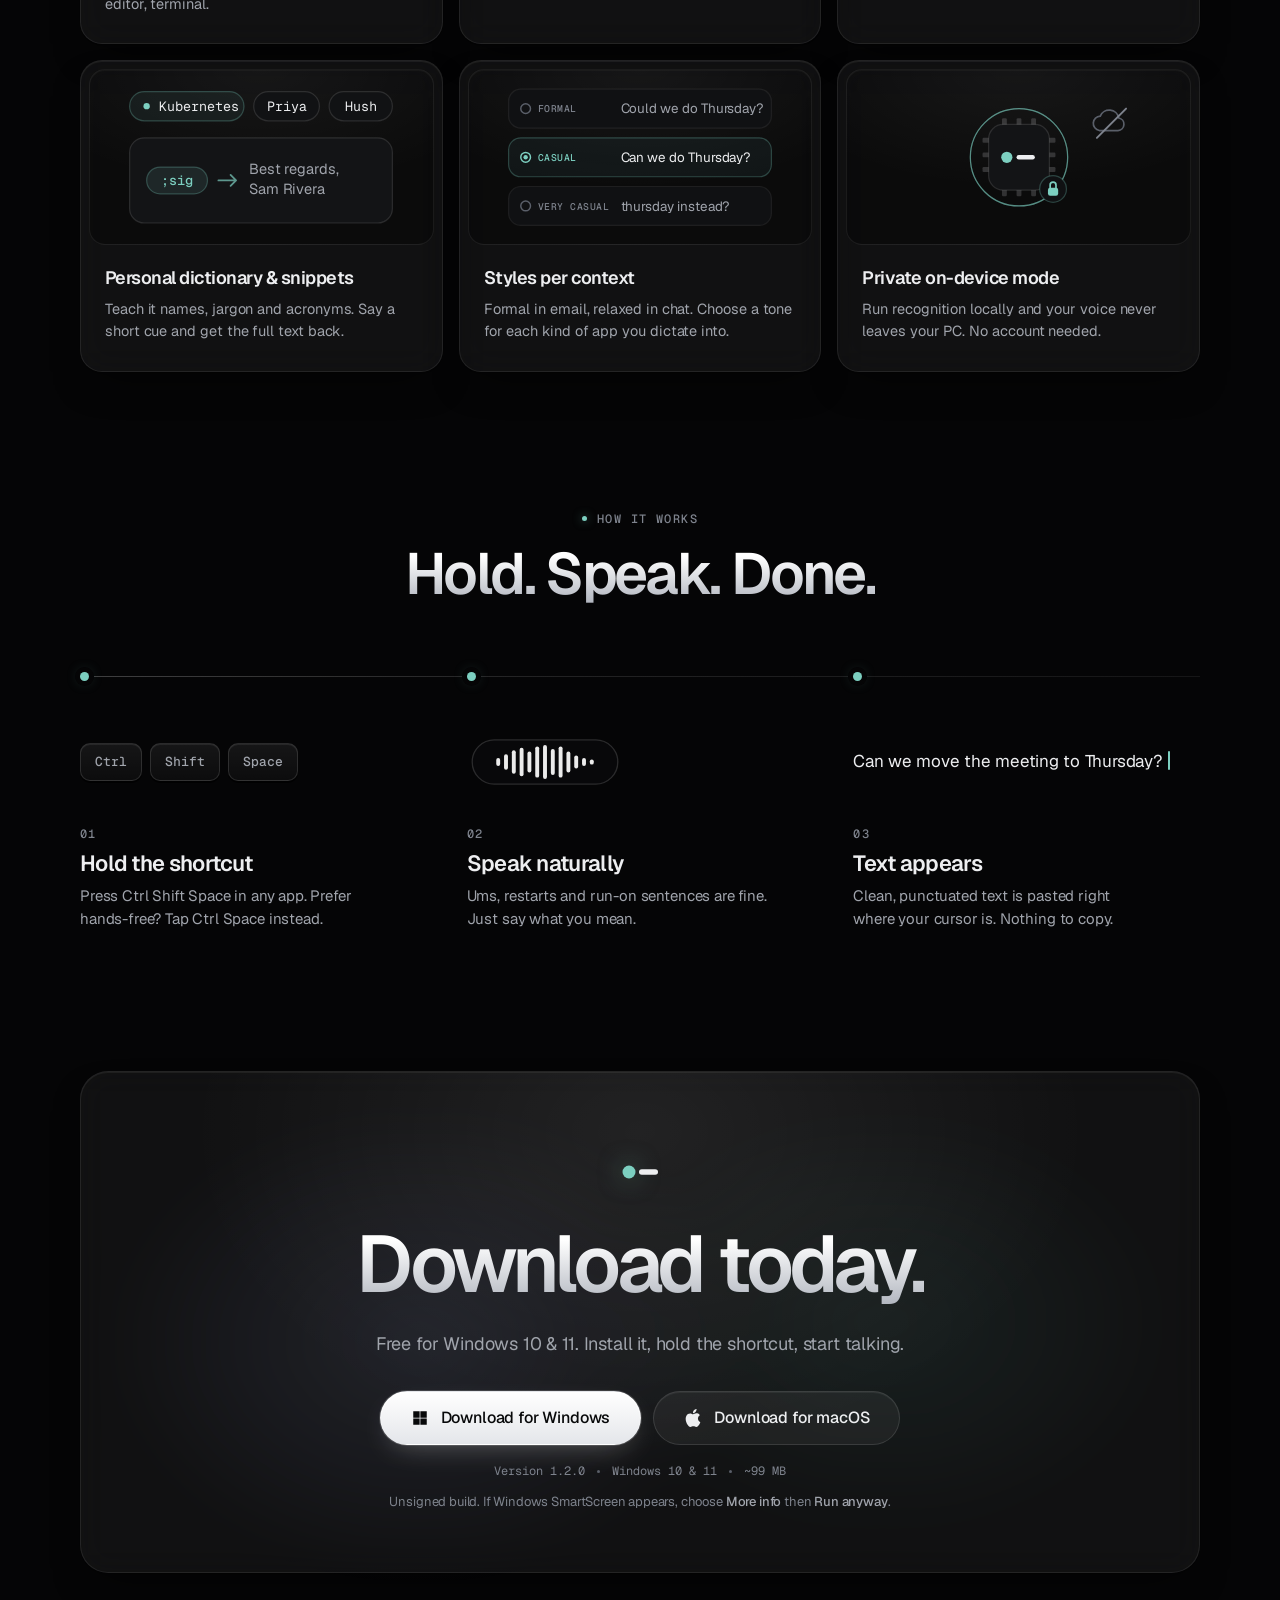
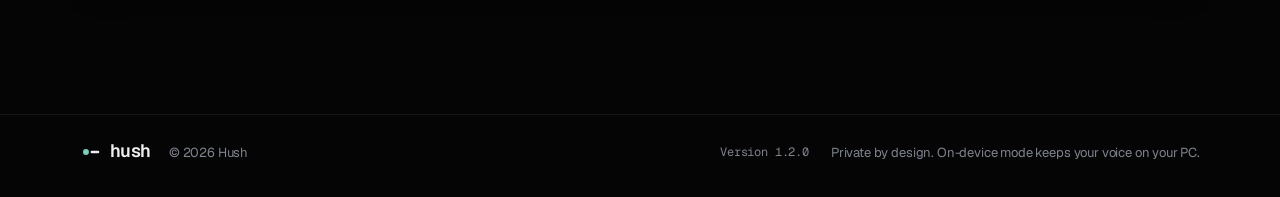
==== commit cb2bba84: "chore: publish Hush 1.2.0 update manifest + links" ====
--- a/index.html
+++ b/index.html
@@ -51,7 +51,7 @@
     </div>
     <div class="nav__right">
       <a class="nav__link" href="#features">Features</a>
-      <a class="btn btn--soft btn--sm" href="https://github.com/ShashankH1323/hush-web/releases/download/v1.1.0/Hush_1.1.0_x64-setup.exe" download data-download data-nav-dl>Download</a>
+      <a class="btn btn--soft btn--sm" href="https://github.com/ShashankH1323/hush-web/releases/download/v1.2.0/Hush_1.2.0_x64-setup.exe" download data-download data-nav-dl>Download</a>
     </div>
   </div>
 </header>
@@ -66,7 +66,7 @@
 
     <div class="hero__cta rise rise--2">
       <div class="btns">
-        <a class="btn btn--primary btn--lg" href="https://github.com/ShashankH1323/hush-web/releases/download/v1.1.0/Hush_1.1.0_x64-setup.exe" download data-download data-download-win>
+        <a class="btn btn--primary btn--lg" href="https://github.com/ShashankH1323/hush-web/releases/download/v1.2.0/Hush_1.2.0_x64-setup.exe" download data-download data-download-win>
           <svg viewBox="0 0 24 24" width="18" height="18" fill="currentColor" aria-hidden="true"><path d="M3 3h8.5v8.5H3zM12.5 3H21v8.5h-8.5zM3 12.5h8.5V21H3zM12.5 12.5H21V21h-8.5z"/></svg>
           Download for Windows
         </a>
@@ -78,7 +78,7 @@
           </a>
         </div>
       </div>
-      <p class="meta"><span data-version-text>Version 1.1.0</span><i class="meta__sep" aria-hidden="true"></i><span>Windows 10 &amp; 11</span><i class="meta__sep" aria-hidden="true"></i><span>~99 MB</span></p>
+      <p class="meta"><span data-version-text>Version 1.2.0</span><i class="meta__sep" aria-hidden="true"></i><span>Windows 10 &amp; 11</span><i class="meta__sep" aria-hidden="true"></i><span>~99 MB</span></p>
     </div>
 
     <!-- Hero demo: messy speech -> clean text, driven by demo.js. Static clean state is the no-JS / reduced-motion fallback. -->
@@ -343,7 +343,7 @@
       <h2 class="h2 cta__title">Download today.</h2>
       <p class="cta__sub">Free for Windows 10 &amp; 11. Install it, hold the shortcut, start talking.</p>
       <div class="btns">
-        <a class="btn btn--primary btn--lg" href="https://github.com/ShashankH1323/hush-web/releases/download/v1.1.0/Hush_1.1.0_x64-setup.exe" download data-download data-download-win>
+        <a class="btn btn--primary btn--lg" href="https://github.com/ShashankH1323/hush-web/releases/download/v1.2.0/Hush_1.2.0_x64-setup.exe" download data-download data-download-win>
           <svg viewBox="0 0 24 24" width="18" height="18" fill="currentColor" aria-hidden="true"><path d="M3 3h8.5v8.5H3zM12.5 3H21v8.5h-8.5zM3 12.5h8.5V21H3zM12.5 12.5H21V21h-8.5z"/></svg>
           Download for Windows
         </a>
@@ -355,7 +355,7 @@
           </a>
         </div>
       </div>
-      <p class="meta"><span data-version-text>Version 1.1.0</span><i class="meta__sep" aria-hidden="true"></i><span>Windows 10 &amp; 11</span><i class="meta__sep" aria-hidden="true"></i><span>~99 MB</span></p>
+      <p class="meta"><span data-version-text>Version 1.2.0</span><i class="meta__sep" aria-hidden="true"></i><span>Windows 10 &amp; 11</span><i class="meta__sep" aria-hidden="true"></i><span>~99 MB</span></p>
       <p class="cta__note">Unsigned build. If Windows SmartScreen appears, choose <b>More info</b> then <b>Run anyway</b>.</p>
     </div>
   </div>
@@ -372,7 +372,7 @@
       </div>
       <span class="footer__copy">© <span data-year>2026</span> Hush</span>
     </div>
-    <p class="footer__r"><span class="footer__ver" data-version-text>Version 1.1.0</span><span class="footer__priv">Private by design. On-device mode keeps your voice on your PC.</span></p>
+    <p class="footer__r"><span class="footer__ver" data-version-text>Version 1.2.0</span><span class="footer__priv">Private by design. On-device mode keeps your voice on your PC.</span></p>
   </div>
 </footer>
 
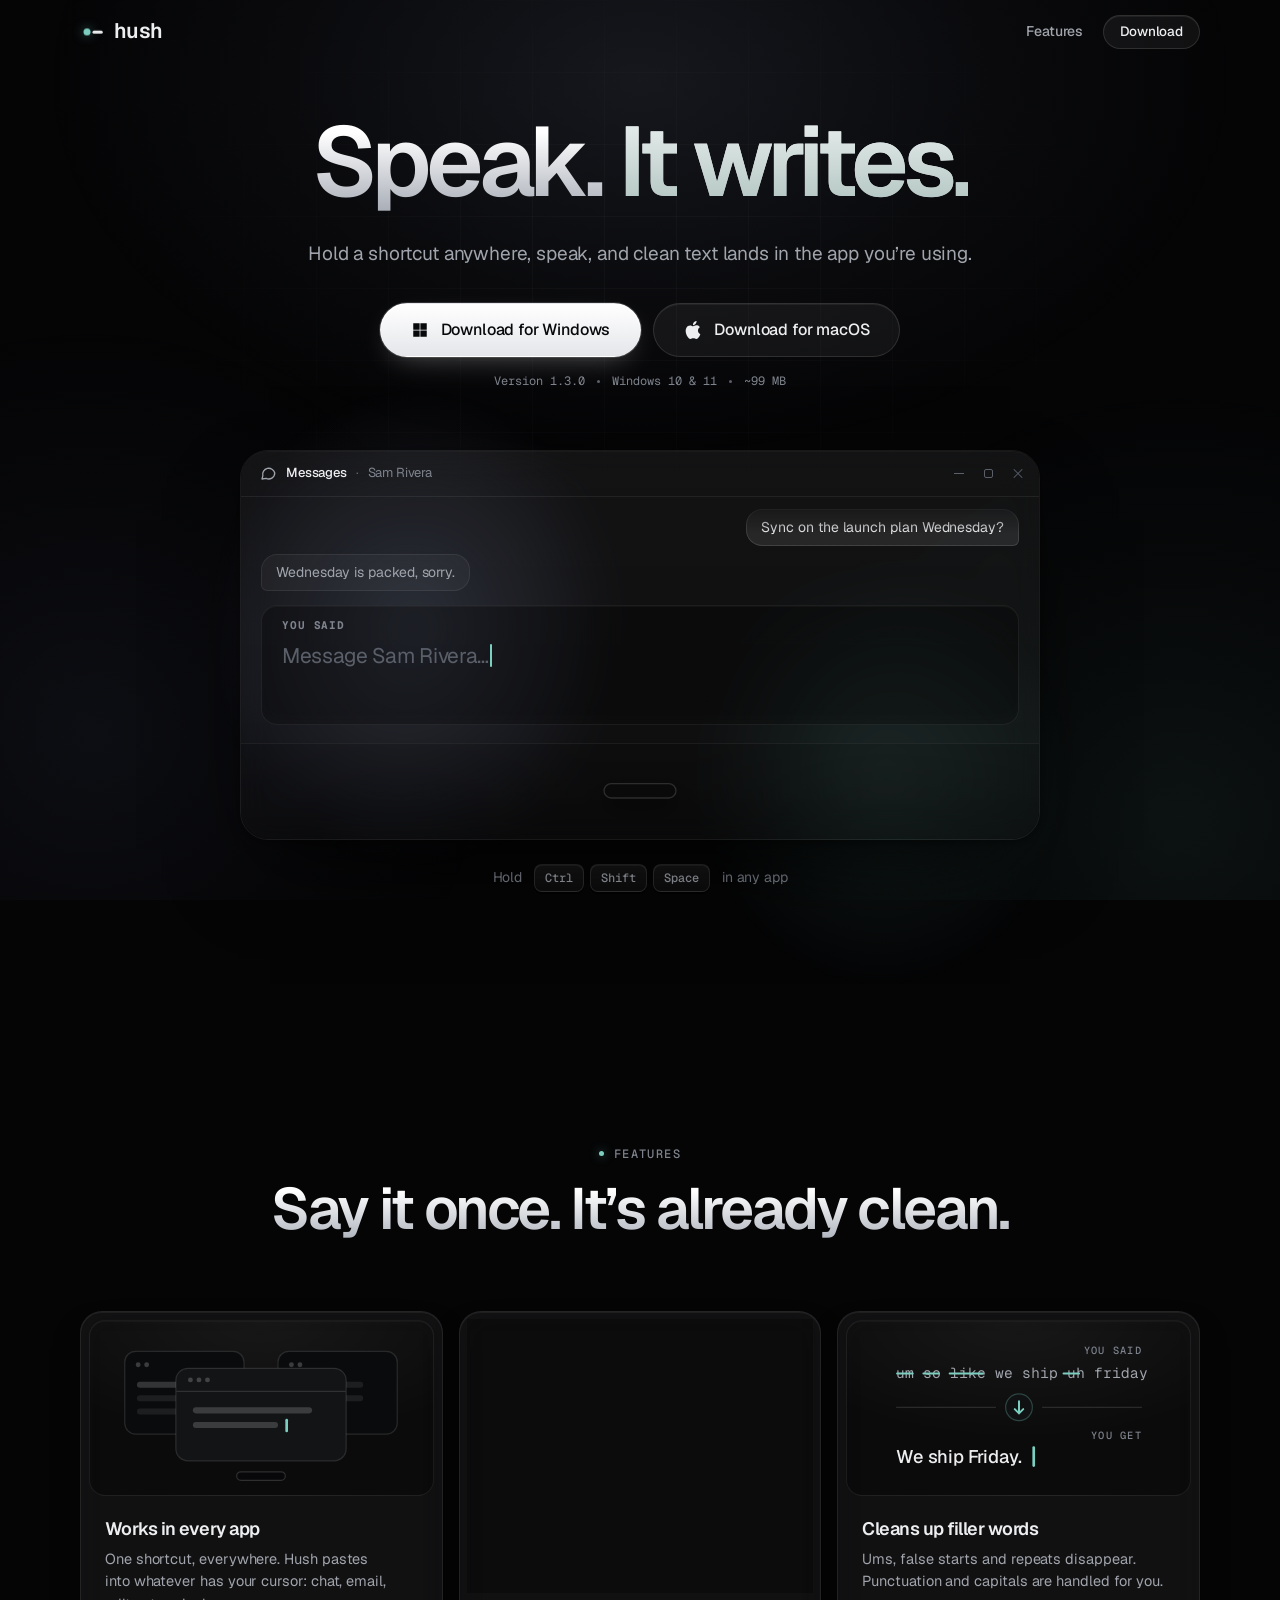
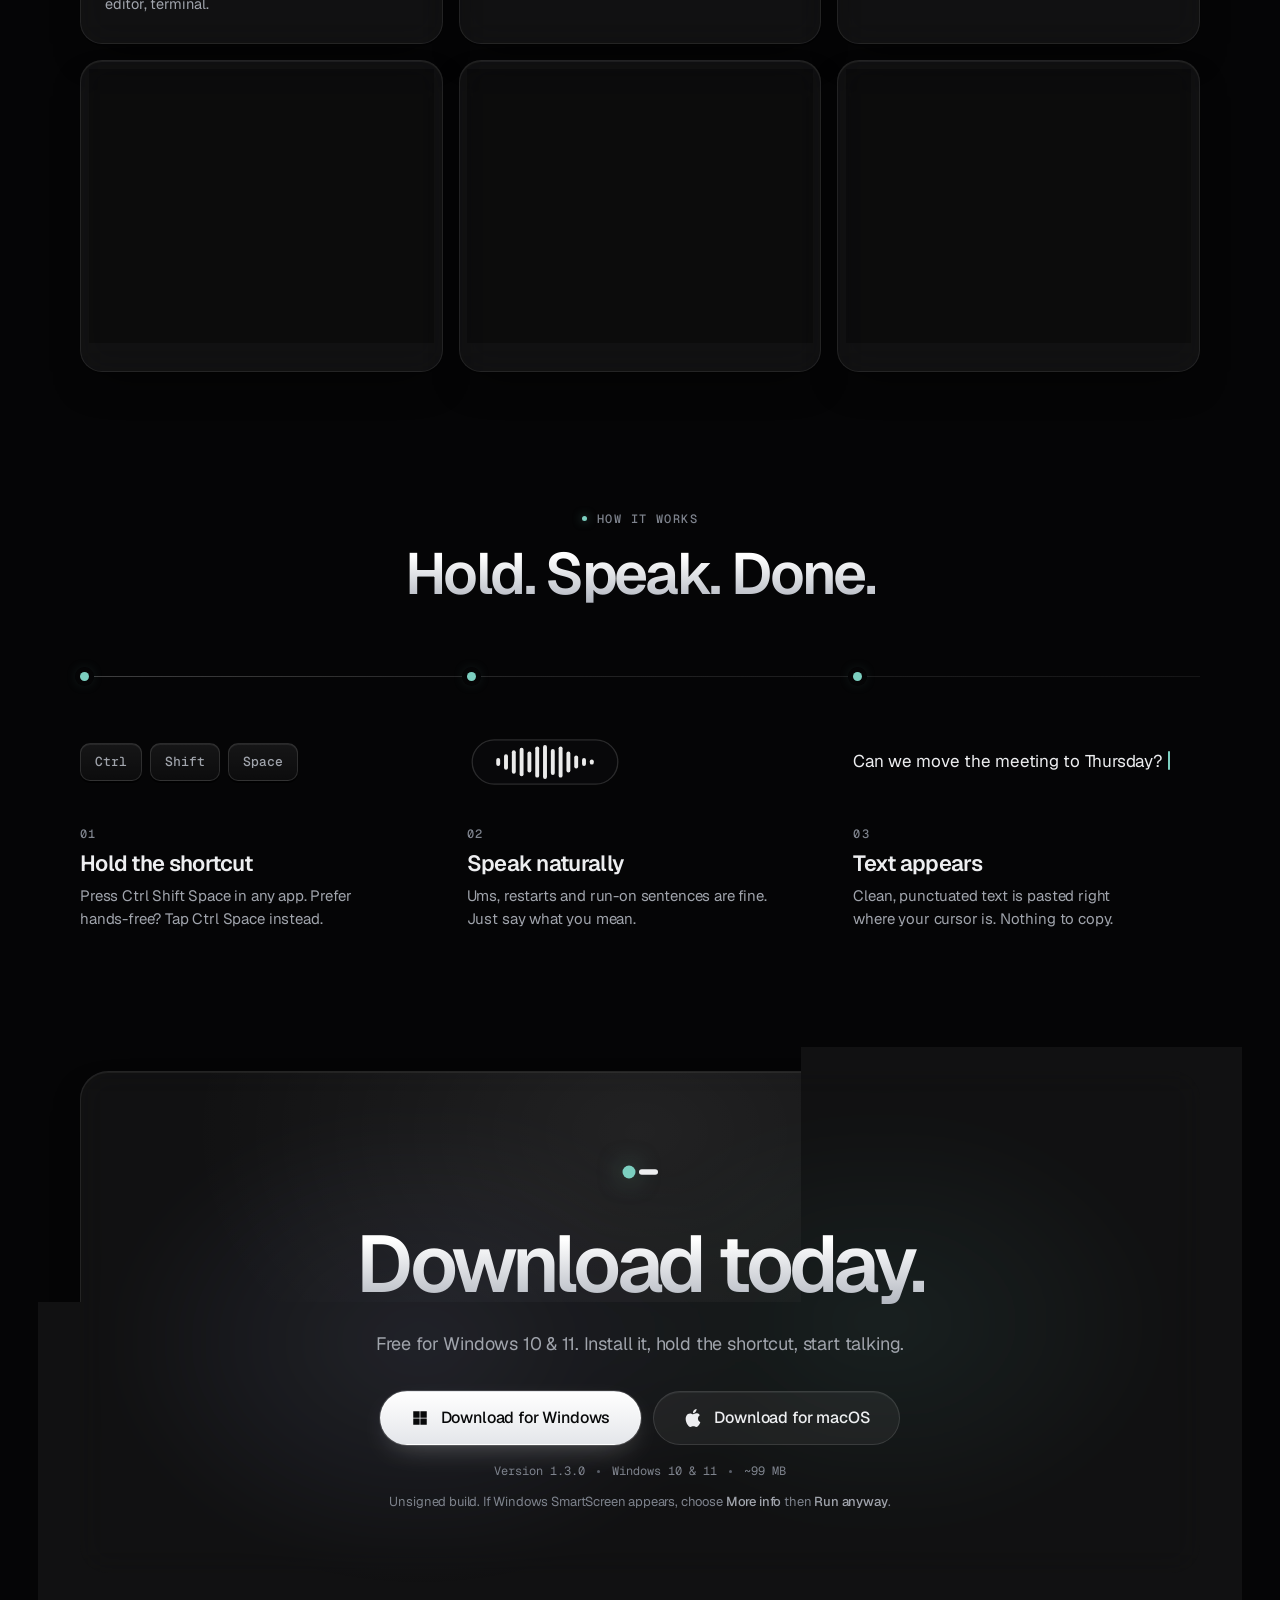
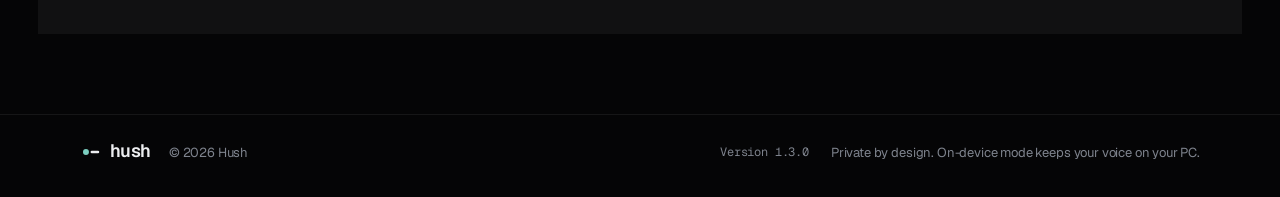
==== commit 5686491c: "chore: publish Hush 1.3.0 update manifest + links" ====
--- a/index.html
+++ b/index.html
@@ -51,7 +51,7 @@
     </div>
     <div class="nav__right">
       <a class="nav__link" href="#features">Features</a>
-      <a class="btn btn--soft btn--sm" href="https://github.com/ShashankH1323/hush-web/releases/download/v1.2.0/Hush_1.2.0_x64-setup.exe" download data-download data-nav-dl>Download</a>
+      <a class="btn btn--soft btn--sm" href="https://github.com/ShashankH1323/hush-web/releases/download/v1.3.0/Hush_1.3.0_x64-setup.exe" download data-download data-nav-dl>Download</a>
     </div>
   </div>
 </header>
@@ -66,7 +66,7 @@
 
     <div class="hero__cta rise rise--2">
       <div class="btns">
-        <a class="btn btn--primary btn--lg" href="https://github.com/ShashankH1323/hush-web/releases/download/v1.2.0/Hush_1.2.0_x64-setup.exe" download data-download data-download-win>
+        <a class="btn btn--primary btn--lg" href="https://github.com/ShashankH1323/hush-web/releases/download/v1.3.0/Hush_1.3.0_x64-setup.exe" download data-download data-download-win>
           <svg viewBox="0 0 24 24" width="18" height="18" fill="currentColor" aria-hidden="true"><path d="M3 3h8.5v8.5H3zM12.5 3H21v8.5h-8.5zM3 12.5h8.5V21H3zM12.5 12.5H21V21h-8.5z"/></svg>
           Download for Windows
         </a>
@@ -78,7 +78,7 @@
           </a>
         </div>
       </div>
-      <p class="meta"><span data-version-text>Version 1.2.0</span><i class="meta__sep" aria-hidden="true"></i><span>Windows 10 &amp; 11</span><i class="meta__sep" aria-hidden="true"></i><span>~99 MB</span></p>
+      <p class="meta"><span data-version-text>Version 1.3.0</span><i class="meta__sep" aria-hidden="true"></i><span>Windows 10 &amp; 11</span><i class="meta__sep" aria-hidden="true"></i><span>~99 MB</span></p>
     </div>
 
     <!-- Hero demo: messy speech -> clean text, driven by demo.js. Static clean state is the no-JS / reduced-motion fallback. -->
@@ -343,7 +343,7 @@
       <h2 class="h2 cta__title">Download today.</h2>
       <p class="cta__sub">Free for Windows 10 &amp; 11. Install it, hold the shortcut, start talking.</p>
       <div class="btns">
-        <a class="btn btn--primary btn--lg" href="https://github.com/ShashankH1323/hush-web/releases/download/v1.2.0/Hush_1.2.0_x64-setup.exe" download data-download data-download-win>
+        <a class="btn btn--primary btn--lg" href="https://github.com/ShashankH1323/hush-web/releases/download/v1.3.0/Hush_1.3.0_x64-setup.exe" download data-download data-download-win>
           <svg viewBox="0 0 24 24" width="18" height="18" fill="currentColor" aria-hidden="true"><path d="M3 3h8.5v8.5H3zM12.5 3H21v8.5h-8.5zM3 12.5h8.5V21H3zM12.5 12.5H21V21h-8.5z"/></svg>
           Download for Windows
         </a>
@@ -355,7 +355,7 @@
           </a>
         </div>
       </div>
-      <p class="meta"><span data-version-text>Version 1.2.0</span><i class="meta__sep" aria-hidden="true"></i><span>Windows 10 &amp; 11</span><i class="meta__sep" aria-hidden="true"></i><span>~99 MB</span></p>
+      <p class="meta"><span data-version-text>Version 1.3.0</span><i class="meta__sep" aria-hidden="true"></i><span>Windows 10 &amp; 11</span><i class="meta__sep" aria-hidden="true"></i><span>~99 MB</span></p>
       <p class="cta__note">Unsigned build. If Windows SmartScreen appears, choose <b>More info</b> then <b>Run anyway</b>.</p>
     </div>
   </div>
@@ -372,7 +372,7 @@
       </div>
       <span class="footer__copy">© <span data-year>2026</span> Hush</span>
     </div>
-    <p class="footer__r"><span class="footer__ver" data-version-text>Version 1.2.0</span><span class="footer__priv">Private by design. On-device mode keeps your voice on your PC.</span></p>
+    <p class="footer__r"><span class="footer__ver" data-version-text>Version 1.3.0</span><span class="footer__priv">Private by design. On-device mode keeps your voice on your PC.</span></p>
   </div>
 </footer>
 
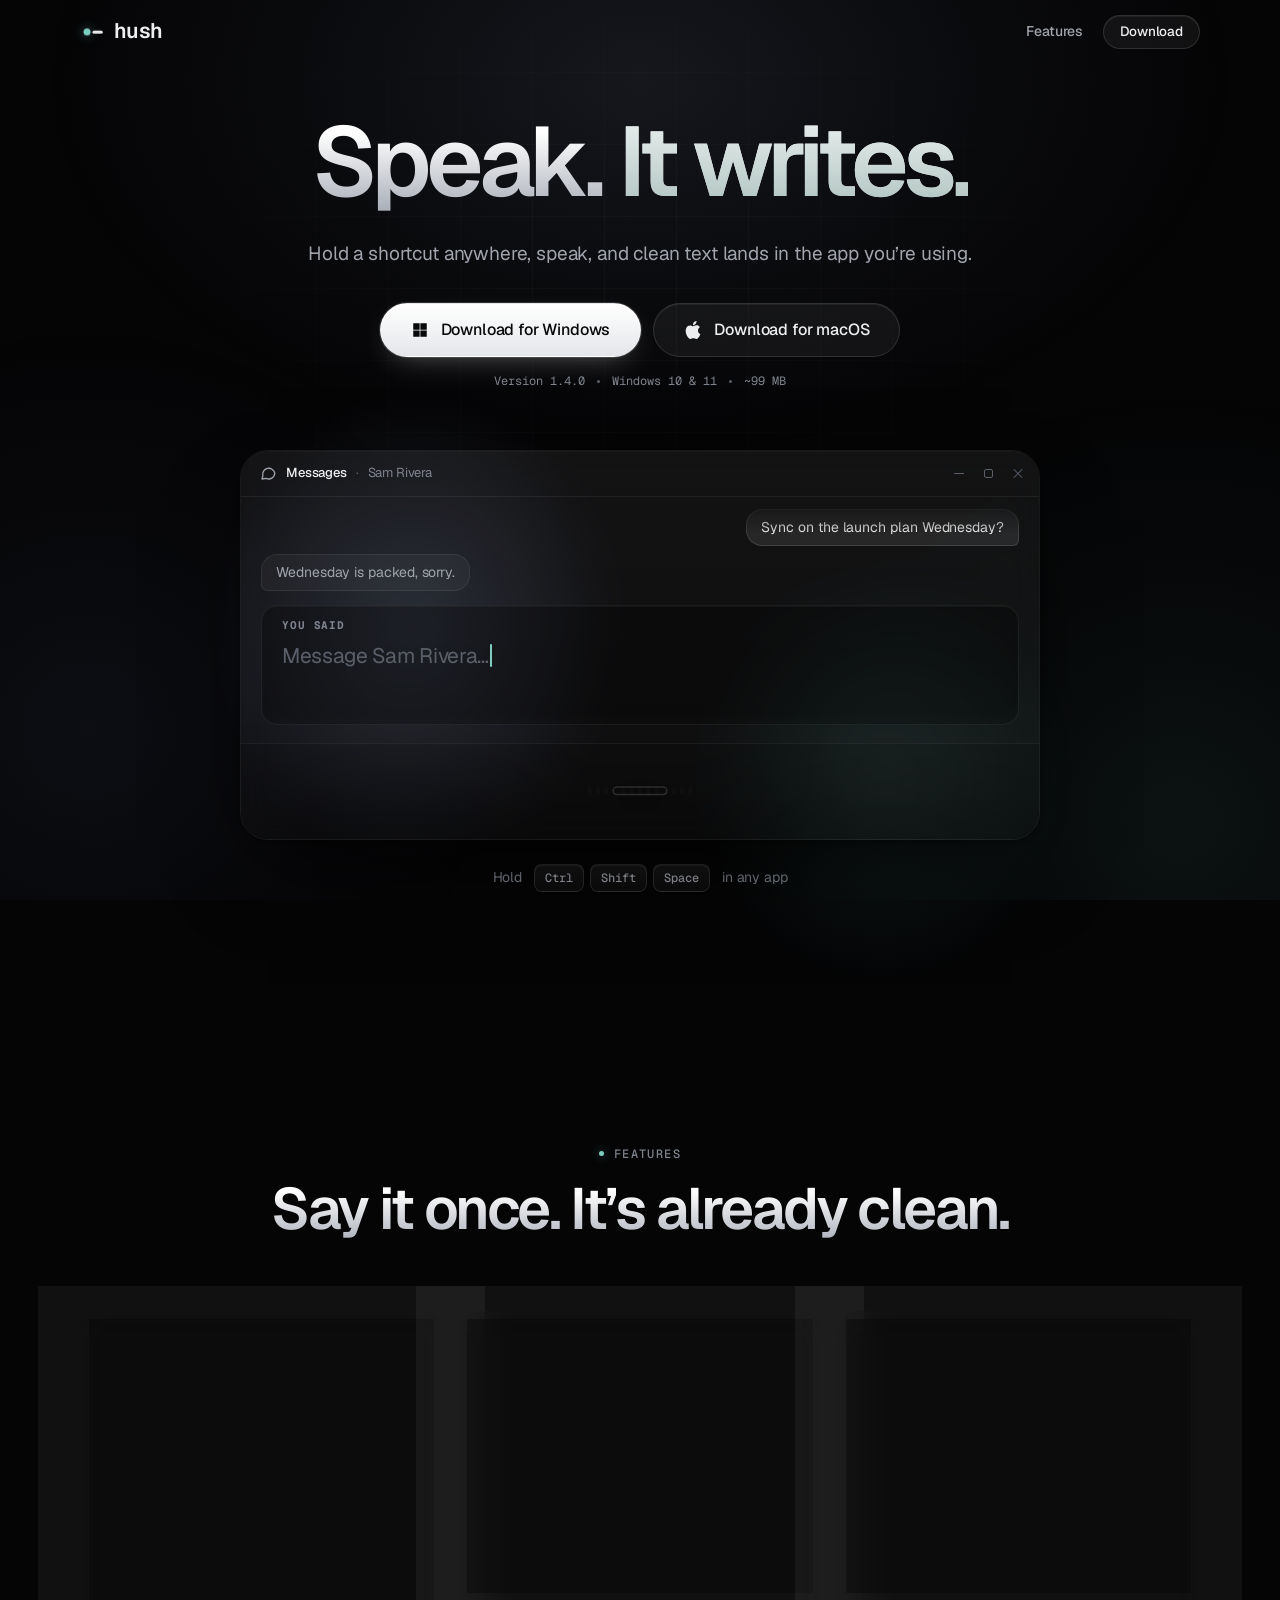
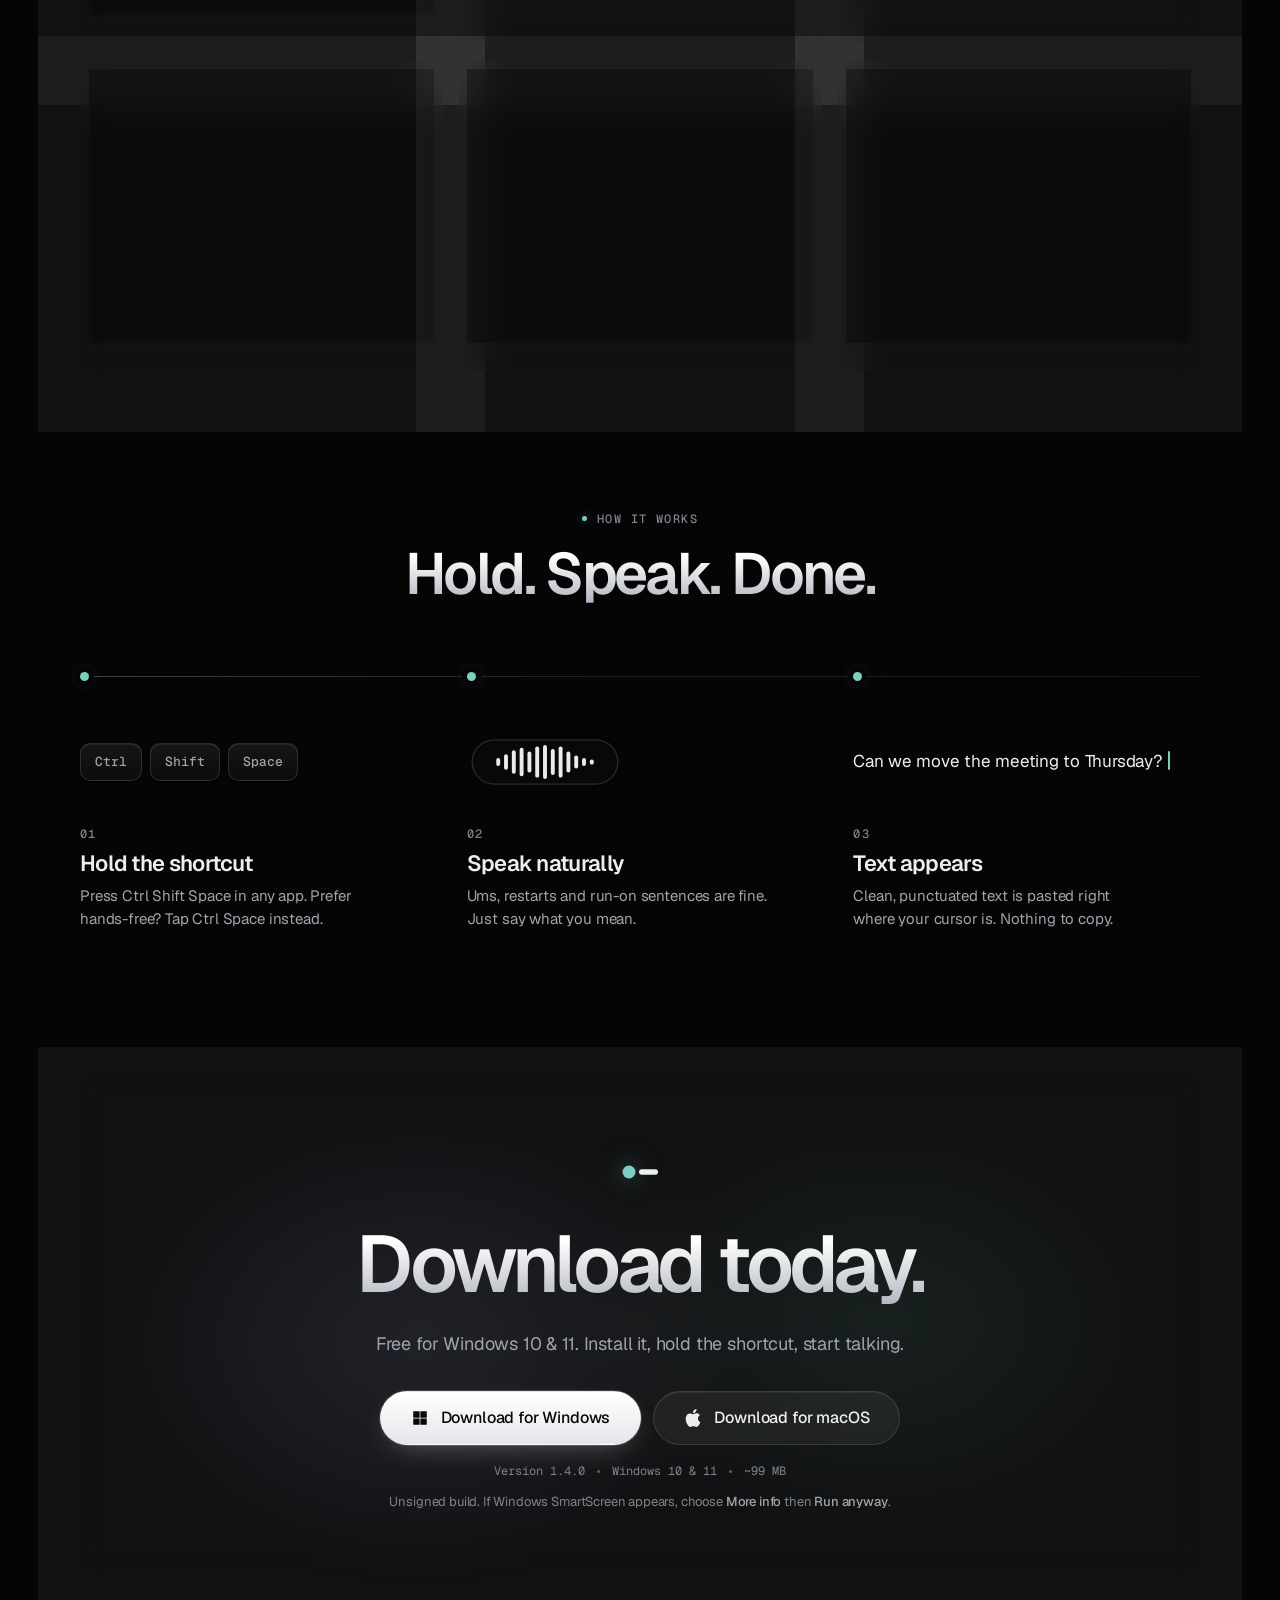
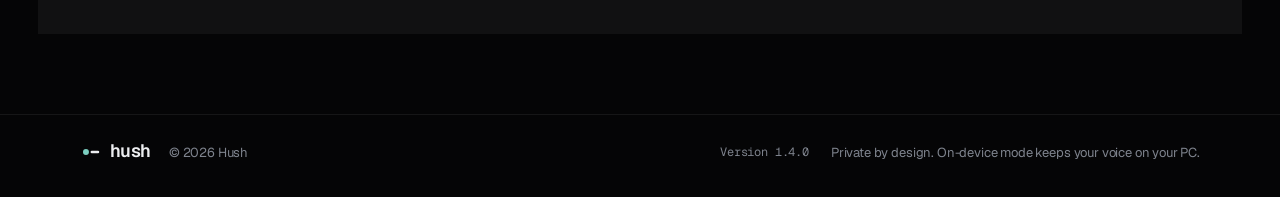
==== commit 496175a9: "chore: publish Hush 1.4.0 update manifest + links" ====
--- a/index.html
+++ b/index.html
@@ -51,7 +51,7 @@
     </div>
     <div class="nav__right">
       <a class="nav__link" href="#features">Features</a>
-      <a class="btn btn--soft btn--sm" href="https://github.com/ShashankH1323/hush-web/releases/download/v1.3.0/Hush_1.3.0_x64-setup.exe" download data-download data-nav-dl>Download</a>
+      <a class="btn btn--soft btn--sm" href="https://github.com/ShashankH1323/hush-web/releases/download/v1.4.0/Hush_1.4.0_x64-setup.exe" download data-download data-nav-dl>Download</a>
     </div>
   </div>
 </header>
@@ -66,7 +66,7 @@
 
     <div class="hero__cta rise rise--2">
       <div class="btns">
-        <a class="btn btn--primary btn--lg" href="https://github.com/ShashankH1323/hush-web/releases/download/v1.3.0/Hush_1.3.0_x64-setup.exe" download data-download data-download-win>
+        <a class="btn btn--primary btn--lg" href="https://github.com/ShashankH1323/hush-web/releases/download/v1.4.0/Hush_1.4.0_x64-setup.exe" download data-download data-download-win>
           <svg viewBox="0 0 24 24" width="18" height="18" fill="currentColor" aria-hidden="true"><path d="M3 3h8.5v8.5H3zM12.5 3H21v8.5h-8.5zM3 12.5h8.5V21H3zM12.5 12.5H21V21h-8.5z"/></svg>
           Download for Windows
         </a>
@@ -78,7 +78,7 @@
           </a>
         </div>
       </div>
-      <p class="meta"><span data-version-text>Version 1.3.0</span><i class="meta__sep" aria-hidden="true"></i><span>Windows 10 &amp; 11</span><i class="meta__sep" aria-hidden="true"></i><span>~99 MB</span></p>
+      <p class="meta"><span data-version-text>Version 1.4.0</span><i class="meta__sep" aria-hidden="true"></i><span>Windows 10 &amp; 11</span><i class="meta__sep" aria-hidden="true"></i><span>~99 MB</span></p>
     </div>
 
     <!-- Hero demo: messy speech -> clean text, driven by demo.js. Static clean state is the no-JS / reduced-motion fallback. -->
@@ -343,7 +343,7 @@
       <h2 class="h2 cta__title">Download today.</h2>
       <p class="cta__sub">Free for Windows 10 &amp; 11. Install it, hold the shortcut, start talking.</p>
       <div class="btns">
-        <a class="btn btn--primary btn--lg" href="https://github.com/ShashankH1323/hush-web/releases/download/v1.3.0/Hush_1.3.0_x64-setup.exe" download data-download data-download-win>
+        <a class="btn btn--primary btn--lg" href="https://github.com/ShashankH1323/hush-web/releases/download/v1.4.0/Hush_1.4.0_x64-setup.exe" download data-download data-download-win>
           <svg viewBox="0 0 24 24" width="18" height="18" fill="currentColor" aria-hidden="true"><path d="M3 3h8.5v8.5H3zM12.5 3H21v8.5h-8.5zM3 12.5h8.5V21H3zM12.5 12.5H21V21h-8.5z"/></svg>
           Download for Windows
         </a>
@@ -355,7 +355,7 @@
           </a>
         </div>
       </div>
-      <p class="meta"><span data-version-text>Version 1.3.0</span><i class="meta__sep" aria-hidden="true"></i><span>Windows 10 &amp; 11</span><i class="meta__sep" aria-hidden="true"></i><span>~99 MB</span></p>
+      <p class="meta"><span data-version-text>Version 1.4.0</span><i class="meta__sep" aria-hidden="true"></i><span>Windows 10 &amp; 11</span><i class="meta__sep" aria-hidden="true"></i><span>~99 MB</span></p>
       <p class="cta__note">Unsigned build. If Windows SmartScreen appears, choose <b>More info</b> then <b>Run anyway</b>.</p>
     </div>
   </div>
@@ -372,7 +372,7 @@
       </div>
       <span class="footer__copy">© <span data-year>2026</span> Hush</span>
     </div>
-    <p class="footer__r"><span class="footer__ver" data-version-text>Version 1.3.0</span><span class="footer__priv">Private by design. On-device mode keeps your voice on your PC.</span></p>
+    <p class="footer__r"><span class="footer__ver" data-version-text>Version 1.4.0</span><span class="footer__priv">Private by design. On-device mode keeps your voice on your PC.</span></p>
   </div>
 </footer>
 
